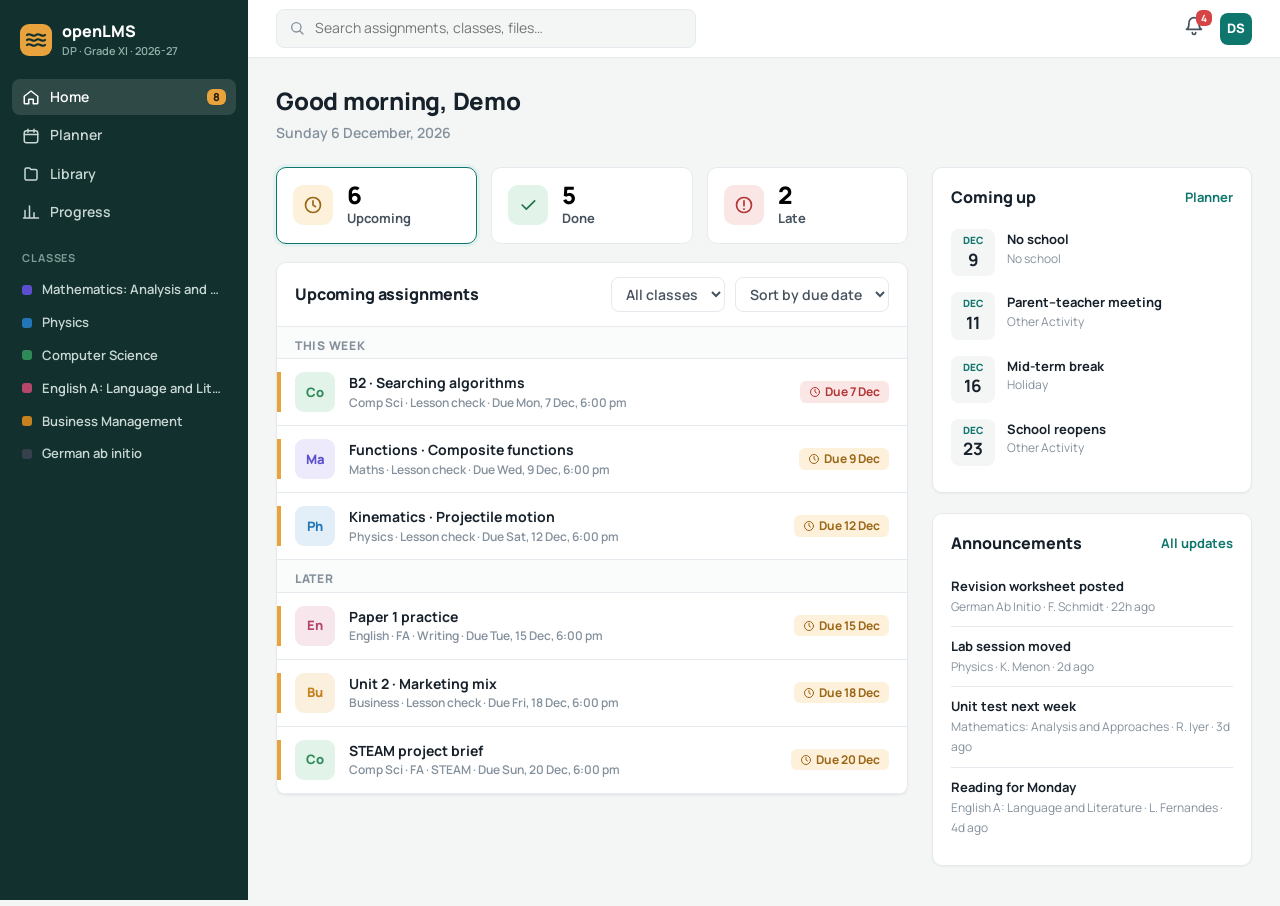
==== web/index.html @ 0534cfa4 "feat: add read-only student web app and LMS data exporter - web/: static Home (Upcoming/Done/Late), " ====
<!doctype html>
<!-- SPDX-License-Identifier: GPL-3.0-or-later -->
<html lang="en"><head><meta charset="utf-8"><meta name="viewport" content="width=device-width,initial-scale=1">
<title>Home · openLMS</title>
<link rel="icon" href="assets/favicon.svg" type="image/svg+xml">
<link rel="stylesheet" href="assets/app.css">
<style>
  main { padding: 26px 28px 40px; display: grid; grid-template-columns: minmax(0, 1fr) 320px; gap: 24px; max-width: 1320px; }
  .head { grid-column: 1 / -1; display: flex; align-items: flex-end; justify-content: space-between; gap: 16px; flex-wrap: wrap; }
  .head h1 { font-size: 24px; font-weight: 800; }
  .head p { margin: 4px 0 0; color: var(--muted); font-weight: 600; }
  .stats { display: grid; grid-template-columns: repeat(3, 1fr); gap: 14px; margin-bottom: 18px; }
  .stat { text-align: left; border: 1px solid var(--line); background: var(--surface); border-radius: var(--radius); padding: 14px 16px; display: flex; align-items: center; gap: 14px; transition: border-color .15s, box-shadow .15s; }
  .stat .ic { width: 40px; height: 40px; border-radius: 10px; display: grid; place-items: center; flex: none; }
  .stat b { display: block; font-size: 24px; font-weight: 800; line-height: 1.1; }
  .stat span { font-size: 13px; font-weight: 700; color: var(--ink-2); }
  .stat.on { border-color: var(--brand); box-shadow: 0 0 0 3px var(--brand-soft); }
  .stat[data-tab=late].on { border-color: var(--late); box-shadow: 0 0 0 3px var(--late-soft); }
  .toolbar { display: flex; align-items: center; gap: 10px; padding: 14px 18px; border-bottom: 1px solid var(--line); flex-wrap: wrap; }
  .toolbar h2 { font-size: 16px; font-weight: 800; margin-right: auto; }
  select { font: inherit; font-weight: 600; border: 1px solid var(--line); border-radius: 8px; padding: 6px 10px; background: #fff; color: var(--ink-2); }
  .group { padding: 10px 18px 4px; font-size: 12px; font-weight: 800; text-transform: uppercase; letter-spacing: .06em; color: var(--muted); background: #FAFBFB; border-bottom: 1px solid var(--line); }
  .row { display: grid; grid-template-columns: 4px 40px minmax(0, 1fr) auto; gap: 14px; align-items: center; padding: 13px 18px 13px 0; border-bottom: 1px solid var(--line); }
  .row .edge { align-self: stretch; }
  .row .chip { width: 40px; height: 40px; border-radius: 9px; display: grid; place-items: center; font-weight: 800; font-size: 13px; }
  .row b { display: block; white-space: nowrap; overflow: hidden; text-overflow: ellipsis; }
  .row .meta { font-size: 12px; color: var(--muted); font-weight: 600; }
  .row .right { display: flex; gap: 6px; align-items: center; justify-content: flex-end; flex-wrap: wrap; }
  .empty { padding: 48px 18px; text-align: center; color: var(--muted); font-weight: 600; }
  aside { display: flex; flex-direction: column; gap: 20px; }
  .box { padding: 18px; }
  .event { display: flex; gap: 12px; padding: 8px 0; }
  .date { width: 44px; flex: none; text-align: center; border-radius: 8px; background: var(--canvas); padding: 4px 0; }
  .date small { display: block; font-size: 10px; font-weight: 800; color: var(--brand); text-transform: uppercase; }
  .date b { font-size: 17px; }
  .ann { padding: 10px 0; border-top: 1px solid var(--line); }
  .ann:first-of-type { border-top: 0; }
  .ann b { display: block; font-size: 13px; }
  .ann span { font-size: 12px; color: var(--muted); }
  @media (max-width: 1060px) { main { grid-template-columns: 1fr; padding: 16px; } }
  @media (max-width: 560px) { .stats { gap: 8px; } .stat { flex-direction: column; align-items: flex-start; gap: 6px; padding: 10px 12px; } .stat .ic { width: 28px; height: 28px; } .stat .ic svg { width: 16px; height: 16px; } .stat b { font-size: 20px; } .row { grid-template-columns: 4px 36px minmax(0, 1fr); } .row .right { grid-column: 3; justify-content: flex-start; } }
</style></head>
<body>
<div class="with-side">
  <main>
    <div class="head"><div><h1 id="hello"></h1><p id="today"></p></div></div>
    <section>
      <div class="stats" id="stats"></div>
      <div class="card">
        <div class="toolbar"><h2 id="listTitle">Assignments</h2>
          <select id="cls"><option value="all">All classes</option></select>
          <select id="sort"><option value="due">Sort by due date</option><option value="class">Sort by class</option></select></div>
        <div id="list"></div>
      </div>
    </section>
    <aside>
      <div class="card box"><div class="section-title">Coming up <a href="planner.html">Planner</a></div><div id="events"></div></div>
      <div class="card box"><div class="section-title">Announcements <a href="progress.html">All updates</a></div><div id="anns"></div></div>
    </aside>
  </main>
</div>
<script src="data.js"></script>
<script>window.LMS || document.write('<script src="assets/data.example.js"><\/script>')</script>
<script src="assets/app.js"></script>
<script>
mountChrome('home');
const A = assignments();
const hour = TODAY.getHours();
document.getElementById('hello').textContent = `${hour < 12 ? 'Good morning' : hour < 17 ? 'Good afternoon' : 'Good evening'}, ${D.student.split(' ')[0]}`;
document.getElementById('today').textContent = fmtDate(TODAY, { weekday: 'long', day: 'numeric', month: 'long', year: 'numeric' });

const TABS = {
  upcoming: { label: 'Upcoming', icon: 'clock', bg: 'var(--accent-soft)', fg: '#9A6514', edge: 'var(--accent)' },
  done: { label: 'Done', icon: 'check', bg: 'var(--done-soft)', fg: '#23714A', edge: 'var(--done)' },
  late: { label: 'Late', icon: 'alert', bg: 'var(--late-soft)', fg: '#B23434', edge: 'var(--late)' },
};
let tab = (() => { try { return localStorage.getItem('home.tab') || 'upcoming'; } catch { return 'upcoming'; } })();
let cls = 'all', sort = 'due';

const used = [...new Map(A.map(a => [subj(a.subject).key, subj(a.subject)])).values()];
document.getElementById('cls').insertAdjacentHTML('beforeend', used.map(s => `<option value="${s.key}">${esc(s.short)}</option>`).join(''));

function weekBucket(d) {
  if (!d) return 'No deadline';
  const n = daysUntil(d);
  if (n <= 0) return 'Today';
  if (n <= 7) return 'This week';
  return 'Later';
}
function render() {
  document.getElementById('stats').innerHTML = Object.entries(TABS).map(([k, t]) => `
    <button class="stat ${tab === k ? 'on' : ''}" data-tab="${k}"><span class="ic" style="background:${t.bg};color:${t.fg}">${icon(t.icon)}</span>
    <div><b>${A.filter(a => a.state === k).length}</b><span>${t.label}</span></div></button>`).join('');
  let list = A.filter(a => a.state === tab && (cls === 'all' || subj(a.subject).key === cls));
  const t = TABS[tab];
  document.getElementById('listTitle').textContent = `${t.label} assignments`;
  // Upcoming: soonest first. Done: most recent submission first. Late: most recently missed first.
  const when = a => new Date(tab === 'done' ? a.submitted || a.due || a.assigned : a.due || a.assigned).getTime();
  list.sort((a, b) => sort === 'class' ? subj(a.subject).short.localeCompare(subj(b.subject).short) || when(a) - when(b)
    : tab === 'upcoming' ? (when(a) || Infinity) - (when(b) || Infinity) : when(b) - when(a));
  const groupOf = a => sort === 'class' ? subj(a.subject).short
    : tab === 'upcoming' ? weekBucket(a.due)
    : fmtDate(tab === 'done' ? a.submitted : a.due, { month: 'long', year: 'numeric' });
  let html = '', last = null;
  for (const a of list) {
    const g = groupOf(a), s = subj(a.subject);
    if (g !== last) { html += `<div class="group">${esc(g)}</div>`; last = g; }
    const detail = tab === 'done' ? `Turned in ${fmtDate(a.submitted || a.assigned)}` : a.due ? `Due ${fmtDate(a.due, { weekday: 'short', day: 'numeric', month: 'short' })}, ${fmtTime(a.due)}` : `Set ${fmtDate(a.assigned)}`;
    html += `<a class="row" href="class.html?c=${s.key}"><span class="edge" style="background:${t.edge}"></span>
      <span class="chip" style="background:${s.c2};color:${s.c1}">${esc(s.short.slice(0, 2))}</span>
      <div style="min-width:0"><b>${esc(a.title)}</b><div class="meta">${esc(s.short)} · ${esc(a.kind)} · ${detail}</div></div>
      <div class="right">${statusPill(a)}</div></a>`;
  }
  document.getElementById('list').innerHTML = html || `<div class="empty">${tab === 'late' ? 'Nothing late. Nice work.' : tab === 'upcoming' ? 'No upcoming assignments.' : 'Nothing turned in yet.'}</div>`;
}
render();
document.getElementById('stats').onclick = e => {
  const b = e.target.closest('[data-tab]'); if (!b) return;
  tab = b.dataset.tab; try { localStorage.setItem('home.tab', tab); } catch {}
  render();
};
document.getElementById('cls').onchange = e => { cls = e.target.value; render(); };
document.getElementById('sort').onchange = e => { sort = e.target.value; render(); };
document.getElementById('q').oninput = e => {
  const q = e.target.value.toLowerCase();
  document.querySelectorAll('#list .row').forEach(r => r.style.display = r.textContent.toLowerCase().includes(q) ? '' : 'none');
};

const iso = d => d.toLocaleDateString('en-CA');
document.getElementById('events').innerHTML = D.calendar.filter(e => e.date >= iso(TODAY)).slice(0, 5).map(e => `
  <div class="event"><div class="date"><small>${fmtDate(e.date, { month: 'short' })}</small><b>${new Date(e.date).getDate()}</b></div>
  <div><b style="font-size:13px">${esc(e.label)}</b><div class="muted" style="font-size:12px">${e.type === 'no_school' ? 'No school' : titleCase((e.type || '').replace('_', ' '))}</div></div></div>`).join('') || '<span class="muted">Nothing scheduled</span>';
document.getElementById('anns').innerHTML = D.announcements.slice(0, 4).map(a => `
  <div class="ann"><b>${esc(a.title)}</b><span>${esc(titleCase(a.subject))} · ${esc(a.by)} · ${ago(a.at)}</span></div>`).join('');
</script>
</body></html>
---- web/assets/app.css ----
/* SPDX-License-Identifier: GPL-3.0-or-later */
@import url('https://fonts.googleapis.com/css2?family=Manrope:wght@400;500;600;700;800&display=swap');

:root {
  --brand: #0F766E;
  --brand-ink: #0B5A54;
  --brand-soft: #E3F2EF;
  --accent: #E8A33D;
  --accent-soft: #FDF1DC;
  --late: #D64545;
  --late-soft: #FBE6E6;
  --done: #2E8B57;
  --done-soft: #E2F3E9;
  --info: #3B6FD8;
  --info-soft: #E5EDFB;
  --ink: #17212B;
  --ink-2: #46525E;
  --muted: #84909C;
  --line: #E6EAEE;
  --surface: #FFFFFF;
  --canvas: #F4F6F5;
  --radius: 10px;
  --shadow: 0 1px 2px rgba(23,33,43,.05);
  --side: 248px;
}
* { box-sizing: border-box; }
html, body { margin: 0; }
body {
  font-family: 'Manrope', system-ui, sans-serif;
  color: var(--ink);
  background: var(--canvas);
  font-size: 14px;
  line-height: 1.45;
  -webkit-font-smoothing: antialiased;
}
a { color: inherit; text-decoration: none; }
button { font: inherit; cursor: pointer; }
h1, h2, h3, h4 { margin: 0; letter-spacing: -0.01em; }
.muted { color: var(--muted); }
.card { background: var(--surface); border-radius: var(--radius); box-shadow: var(--shadow); border: 1px solid var(--line); }
.pill { display: inline-flex; align-items: center; gap: 4px; padding: 2px 9px; border-radius: 6px; font-size: 12px; font-weight: 700; white-space: nowrap; }
.pill.red { background: var(--late-soft); color: #B23434; }
.pill.green { background: var(--done-soft); color: #23714A; }
.pill.amber { background: var(--accent-soft); color: #9A6514; }
.pill.cyan { background: var(--brand-soft); color: var(--brand-ink); }
.pill.violet { background: var(--info-soft); color: #2D58B3; }
.pill.grey { background: var(--canvas); color: var(--ink-2); border: 1px solid var(--line); }
.btn { border: 0; border-radius: 8px; padding: 8px 14px; font-weight: 700; background: var(--brand); color: #fff; }
.btn.ghost { background: transparent; color: var(--ink-2); border: 1px solid var(--line); }
.avatar { width: 32px; height: 32px; border-radius: 8px; display: grid; place-items: center; font-weight: 800; font-size: 13px; color: #fff; background: var(--brand); flex: none; }

/* Sidebar: main nav + class list */
.side { position: fixed; inset: 0 auto 0 0; width: var(--side); background: #12302D; color: #C9D8D5; display: flex; flex-direction: column; padding: 18px 12px; gap: 2px; z-index: 5; overflow-y: auto; }
.brand { display: flex; align-items: center; gap: 10px; padding: 2px 8px 18px; color: #fff; font-weight: 800; font-size: 16px; }
.brand small { display: block; font-size: 11px; font-weight: 600; color: #8FB0AA; }
.side .nav { display: flex; align-items: center; gap: 10px; padding: 8px 10px; border-radius: 8px; font-weight: 600; }
.side .nav svg { width: 18px; height: 18px; flex: none; }
.side .nav:hover { background: rgba(255,255,255,.06); color: #fff; }
.side .nav.on { background: rgba(255,255,255,.12); color: #fff; }
.side .nav .count { margin-left: auto; font-size: 11px; font-weight: 800; background: var(--accent); color: #2A1C05; border-radius: 6px; padding: 0 6px; }
.side h5 { margin: 18px 10px 6px; font-size: 11px; text-transform: uppercase; letter-spacing: .08em; color: #7E9C97; }
.side .cls { display: flex; align-items: center; gap: 10px; padding: 6px 10px; border-radius: 8px; font-weight: 600; font-size: 13px; }
.side .cls i { width: 10px; height: 10px; border-radius: 3px; flex: none; }
.side .cls span { overflow: hidden; text-overflow: ellipsis; white-space: nowrap; }
.side .cls:hover { background: rgba(255,255,255,.06); color: #fff; }
.side .cls.on { background: rgba(255,255,255,.12); color: #fff; }
.with-side { margin-left: var(--side); }

.topbar { height: 58px; background: var(--surface); border-bottom: 1px solid var(--line); display: flex; align-items: center; padding: 0 28px; gap: 16px; position: sticky; top: 0; z-index: 4; }
.topbar .search { flex: 1; max-width: 420px; display: flex; align-items: center; gap: 8px; background: var(--canvas); border: 1px solid var(--line); border-radius: 8px; padding: 7px 12px; color: var(--muted); }
.topbar .search input { border: 0; background: transparent; outline: none; font: inherit; flex: 1; color: var(--ink); }
.bell { position: relative; color: var(--ink-2); }
.bell b { position: absolute; top: -6px; right: -8px; background: var(--late); color: #fff; font-size: 10px; border-radius: 6px; padding: 1px 5px; }
.menu-btn { display: none; border: 0; background: none; color: var(--ink); }

.section-title { font-size: 16px; font-weight: 800; display: flex; align-items: center; justify-content: space-between; margin-bottom: 12px; }
.section-title a { font-size: 13px; color: var(--brand); font-weight: 700; }

@media (max-width: 860px) {
  .side { transform: translateX(-100%); transition: transform .2s; }
  body.menu-open .side { transform: none; box-shadow: 0 0 40px rgba(0,0,0,.3); }
  .with-side { margin-left: 0; }
  .topbar { padding: 0 16px; }
  .menu-btn { display: block; }
}
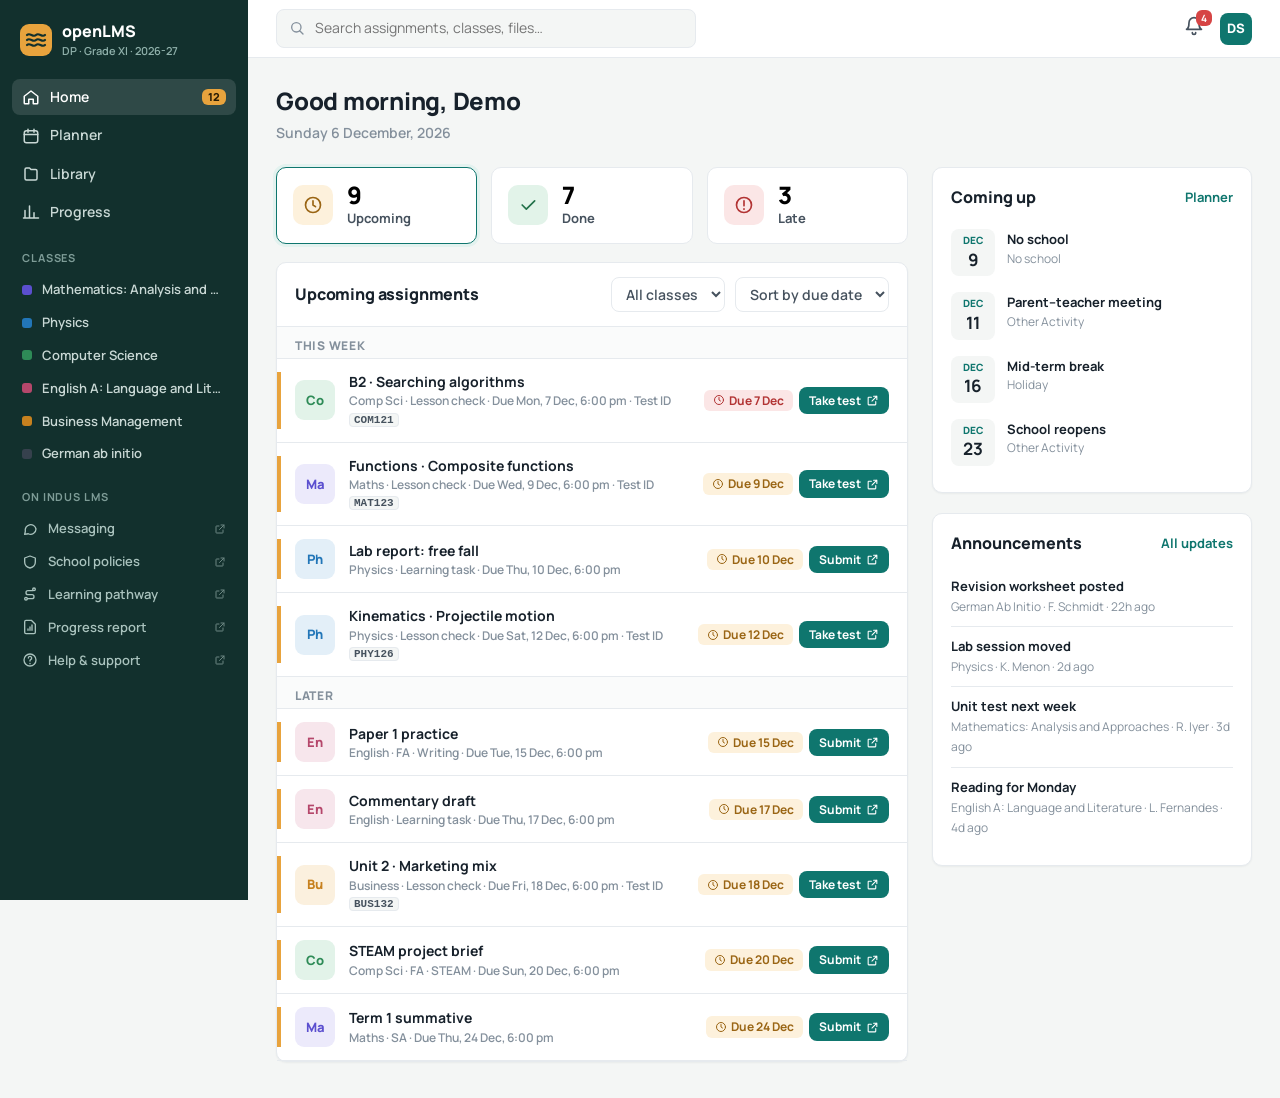
==== commit 7306acd9: "feat: link actions to Indus LMS, add SA tests, learning tasks and demo mode - assignments now includ" ====
--- a/web/index.html
+++ b/web/index.html
@@ -25,6 +25,7 @@
   .row .chip { width: 40px; height: 40px; border-radius: 9px; display: grid; place-items: center; font-weight: 800; font-size: 13px; }
   .row b { display: block; white-space: nowrap; overflow: hidden; text-overflow: ellipsis; }
   .row .meta { font-size: 12px; color: var(--muted); font-weight: 600; }
+  .row code { font-family: ui-monospace, SFMono-Regular, Menlo, monospace; font-size: 11px; background: var(--canvas); border: 1px solid var(--line); border-radius: 4px; padding: 0 4px; color: var(--ink-2); }
   .row .right { display: flex; gap: 6px; align-items: center; justify-content: flex-end; flex-wrap: wrap; }
   .empty { padding: 48px 18px; text-align: center; color: var(--muted); font-weight: 600; }
   aside { display: flex; flex-direction: column; gap: 20px; }
@@ -106,10 +107,10 @@
     const g = groupOf(a), s = subj(a.subject);
     if (g !== last) { html += `<div class="group">${esc(g)}</div>`; last = g; }
     const detail = tab === 'done' ? `Turned in ${fmtDate(a.submitted || a.assigned)}` : a.due ? `Due ${fmtDate(a.due, { weekday: 'short', day: 'numeric', month: 'short' })}, ${fmtTime(a.due)}` : `Set ${fmtDate(a.assigned)}`;
-    html += `<a class="row" href="class.html?c=${s.key}"><span class="edge" style="background:${t.edge}"></span>
-      <span class="chip" style="background:${s.c2};color:${s.c1}">${esc(s.short.slice(0, 2))}</span>
-      <div style="min-width:0"><b>${esc(a.title)}</b><div class="meta">${esc(s.short)} · ${esc(a.kind)} · ${detail}</div></div>
-      <div class="right">${statusPill(a)}</div></a>`;
+    html += `<div class="row"><span class="edge" style="background:${t.edge}"></span>
+      <a class="chip" href="class.html?c=${s.key}" title="Open ${esc(s.short)}" style="background:${s.c2};color:${s.c1}">${esc(s.short.slice(0, 2))}</a>
+      <div style="min-width:0"><b>${esc(a.title)}</b><div class="meta">${esc(s.short)} · ${esc(a.kind)} · ${detail}${a.testId ? ` · Test ID <code>${esc(a.testId)}</code>` : ''}</div></div>
+      <div class="right">${statusPill(a)}${actionFor(a)}</div></div>`;
   }
   document.getElementById('list').innerHTML = html || `<div class="empty">${tab === 'late' ? 'Nothing late. Nice work.' : tab === 'upcoming' ? 'No upcoming assignments.' : 'Nothing turned in yet.'}</div>`;
 }
--- a/web/assets/app.css
+++ b/web/assets/app.css
@@ -64,6 +64,11 @@
 .side .cls span { overflow: hidden; text-overflow: ellipsis; white-space: nowrap; }
 .side .cls:hover { background: rgba(255,255,255,.06); color: #fff; }
 .side .cls.on { background: rgba(255,255,255,.12); color: #fff; }
+.side .lmslink { color: #A9C2BD; }
+.side .lmslink svg:last-child { margin-left: auto; opacity: .6; flex: none; }
+.ext { display: inline-flex; align-items: center; gap: 5px; font-size: 12px; padding: 5px 10px; white-space: nowrap; }
+.btn.ghost.ext { background: #fff; }
+.side .signout { margin-top: auto; border: 0; background: none; color: inherit; font: inherit; font-weight: 600; text-align: left; }
 .with-side { margin-left: var(--side); }
 
 .topbar { height: 58px; background: var(--surface); border-bottom: 1px solid var(--line); display: flex; align-items: center; padding: 0 28px; gap: 16px; position: sticky; top: 0; z-index: 4; }
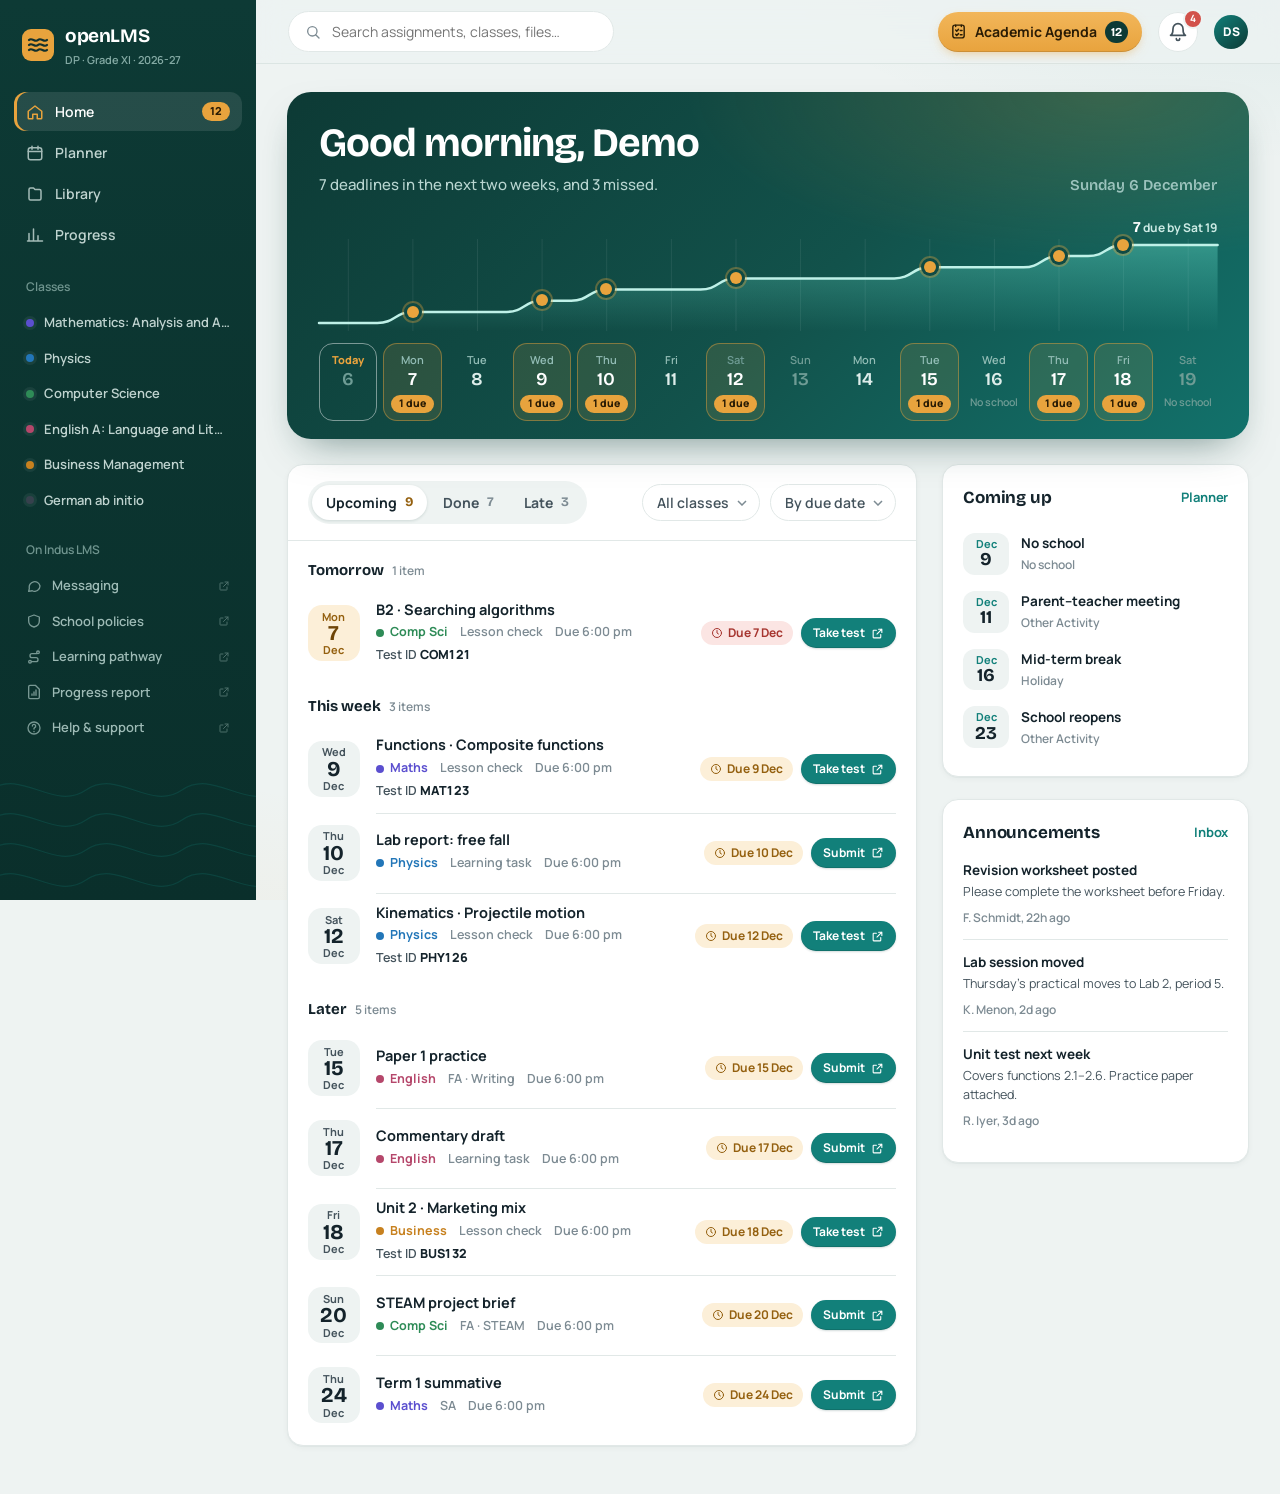
==== commit 1cc22410: "wip: local UI changes before syncing upstream main Co-Authored-By: Claude Opus 5.5 <noreply@anthropi" ====
--- a/web/index.html
+++ b/web/index.html
@@ -5,58 +5,146 @@
 <link rel="icon" href="assets/favicon.svg" type="image/svg+xml">
 <link rel="stylesheet" href="assets/app.css">
 <style>
-  main { padding: 26px 28px 40px; display: grid; grid-template-columns: minmax(0, 1fr) 320px; gap: 24px; max-width: 1320px; }
-  .head { grid-column: 1 / -1; display: flex; align-items: flex-end; justify-content: space-between; gap: 16px; flex-wrap: wrap; }
-  .head h1 { font-size: 24px; font-weight: 800; }
-  .head p { margin: 4px 0 0; color: var(--muted); font-weight: 600; }
-  .stats { display: grid; grid-template-columns: repeat(3, 1fr); gap: 14px; margin-bottom: 18px; }
-  .stat { text-align: left; border: 1px solid var(--line); background: var(--surface); border-radius: var(--radius); padding: 14px 16px; display: flex; align-items: center; gap: 14px; transition: border-color .15s, box-shadow .15s; }
-  .stat .ic { width: 40px; height: 40px; border-radius: 10px; display: grid; place-items: center; flex: none; }
-  .stat b { display: block; font-size: 24px; font-weight: 800; line-height: 1.1; }
-  .stat span { font-size: 13px; font-weight: 700; color: var(--ink-2); }
-  .stat.on { border-color: var(--brand); box-shadow: 0 0 0 3px var(--brand-soft); }
-  .stat[data-tab=late].on { border-color: var(--late); box-shadow: 0 0 0 3px var(--late-soft); }
-  .toolbar { display: flex; align-items: center; gap: 10px; padding: 14px 18px; border-bottom: 1px solid var(--line); flex-wrap: wrap; }
-  .toolbar h2 { font-size: 16px; font-weight: 800; margin-right: auto; }
-  select { font: inherit; font-weight: 600; border: 1px solid var(--line); border-radius: 8px; padding: 6px 10px; background: #fff; color: var(--ink-2); }
-  .group { padding: 10px 18px 4px; font-size: 12px; font-weight: 800; text-transform: uppercase; letter-spacing: .06em; color: var(--muted); background: #FAFBFB; border-bottom: 1px solid var(--line); }
-  .row { display: grid; grid-template-columns: 4px 40px minmax(0, 1fr) auto; gap: 14px; align-items: center; padding: 13px 18px 13px 0; border-bottom: 1px solid var(--line); }
-  .row .edge { align-self: stretch; }
-  .row .chip { width: 40px; height: 40px; border-radius: 9px; display: grid; place-items: center; font-weight: 800; font-size: 13px; }
-  .row b { display: block; white-space: nowrap; overflow: hidden; text-overflow: ellipsis; }
-  .row .meta { font-size: 12px; color: var(--muted); font-weight: 600; }
-  .row code { font-family: ui-monospace, SFMono-Regular, Menlo, monospace; font-size: 11px; background: var(--canvas); border: 1px solid var(--line); border-radius: 4px; padding: 0 4px; color: var(--ink-2); }
-  .row .right { display: flex; gap: 6px; align-items: center; justify-content: flex-end; flex-wrap: wrap; }
-  .empty { padding: 48px 18px; text-align: center; color: var(--muted); font-weight: 600; }
-  aside { display: flex; flex-direction: column; gap: 20px; }
-  .box { padding: 18px; }
-  .event { display: flex; gap: 12px; padding: 8px 0; }
-  .date { width: 44px; flex: none; text-align: center; border-radius: 8px; background: var(--canvas); padding: 4px 0; }
-  .date small { display: block; font-size: 10px; font-weight: 800; color: var(--brand); text-transform: uppercase; }
-  .date b { font-size: 17px; }
-  .ann { padding: 10px 0; border-top: 1px solid var(--line); }
-  .ann:first-of-type { border-top: 0; }
-  .ann b { display: block; font-size: 13px; }
-  .ann span { font-size: 12px; color: var(--muted); }
-  @media (max-width: 1060px) { main { grid-template-columns: 1fr; padding: 16px; } }
-  @media (max-width: 560px) { .stats { gap: 8px; } .stat { flex-direction: column; align-items: flex-start; gap: 6px; padding: 10px 12px; } .stat .ic { width: 28px; height: 28px; } .stat .ic svg { width: 16px; height: 16px; } .stat b { font-size: 20px; } .row { grid-template-columns: 4px 36px minmax(0, 1fr); } .row .right { grid-column: 3; justify-content: flex-start; } }
+  main { padding: clamp(18px, 2.2vw, 40px) clamp(18px, 2.4vw, 44px) 48px; display: grid; grid-template-columns: minmax(0, 1fr) clamp(300px, 24vw, 440px); gap: clamp(20px, 2vw, 36px); }
+
+  /* The river: next 14 days */
+  .river { grid-column: 1 / -1; position: relative; overflow: hidden; border-radius: 24px; color: #E6F2EF; padding: 28px 32px 18px;
+    background: radial-gradient(600px 240px at 85% 0%, rgba(232,163,61,.18), transparent 70%), linear-gradient(135deg, #0D3A35 0%, #12524B 55%, #12807A 120%);
+    box-shadow: 0 18px 40px -18px rgba(13,58,53,.55); }
+  .river-head { display: flex; align-items: flex-end; justify-content: space-between; gap: 24px; flex-wrap: wrap; }
+  .river h1 { font-size: clamp(28px, 3.4vw, 40px); font-weight: 700; color: #fff; letter-spacing: -0.025em; }
+  .river .summary { margin: 8px 0 0; font-size: 15px; color: #B9D6D1; font-weight: 500; max-width: 60ch; }
+  .river .date-now { font-family: var(--display); font-size: 15px; font-weight: 600; color: #9CC3BD; text-align: right; }
+  .river-actions { display: flex; flex-direction: column; align-items: flex-end; gap: 10px; }
+  .chart { position: relative; margin-top: 22px; }
+  .plot { position: relative; height: 112px; }
+  .plot svg { position: absolute; inset: 0; width: 100%; height: 100%; overflow: visible; }
+  .plot .area { fill: url(#riverFill); }
+  .plot .line { fill: none; stroke: #BFF1E8; stroke-width: 2.5; stroke-linejoin: round; stroke-linecap: round; vector-effect: non-scaling-stroke; }
+  .plot .guide { stroke: rgba(255,255,255,.08); stroke-width: 1; vector-effect: non-scaling-stroke; }
+  .plot .grow { transform-origin: bottom; animation: rise .9s cubic-bezier(.2,.8,.2,1) .1s both; }
+  @keyframes rise { from { transform: scaleY(0); opacity: 0; } }
+  .pt { position: absolute; width: 12px; height: 12px; margin: -6px 0 0 -6px; border-radius: 50%; background: var(--accent); box-shadow: 0 0 0 3px #0F4A44, 0 0 0 5px rgba(232,163,61,.35); pointer-events: none; transition: transform .15s; }
+  .pt.sel { transform: scale(1.35); }
+  .pt.today { background: #fff; box-shadow: 0 0 0 3px #0F4A44, 0 0 0 5px rgba(255,255,255,.35); }
+  .total { position: absolute; right: 0; transform: translate(0, -130%); font-size: 12px; font-weight: 700; color: #CDEBE5; white-space: nowrap; }
+  .total b { font-family: var(--display); font-size: 15px; color: #fff; }
+  .days { display: grid; grid-template-columns: repeat(var(--n, 14), minmax(0, 1fr)); gap: 6px; margin-top: 12px; }
+  .day { position: relative; border: 1px solid transparent; background: none; color: #93BDB6; padding: 8px 0 7px; border-radius: 14px; display: flex; flex-direction: column; align-items: center; gap: 2px; font: inherit; min-height: 74px; cursor: default; }
+  .day small { font-size: 11px; font-weight: 600; }
+  .day b { font-family: var(--display); font-size: 18px; font-weight: 600; color: #DDEDEA; line-height: 1.1; }
+  .day .due { margin-top: 3px; font-size: 10.5px; font-weight: 800; padding: 1px 8px; border-radius: 999px; background: var(--accent); color: #2A1C05; }
+  .day .off { margin-top: 3px; font-size: 10.5px; font-weight: 600; color: #6F9C95; }
+  .day.weekend b, .day.weekend small { color: #6F9C95; }
+  .day.today { border-color: rgba(255,255,255,.45); }
+  .day.today small { color: var(--accent); font-weight: 800; }
+  .day.has { cursor: pointer; background: rgba(232,163,61,.13); border-color: rgba(232,163,61,.45); }
+  .day.has b { color: #fff; }
+  .day.has:hover { background: rgba(232,163,61,.22); }
+  .day.sel { background: var(--accent); border-color: var(--accent); }
+  .day.sel b, .day.sel small { color: #2A1C05; }
+  .day.sel .due { background: #2A1C05; color: var(--accent); }
+
+  /* Assignments */
+  .work { overflow: hidden; }
+  .toolbar { display: flex; align-items: center; gap: 10px; padding: 16px 20px; border-bottom: 1px solid var(--line); flex-wrap: wrap; }
+  .seg { display: inline-flex; padding: 4px; background: var(--canvas); border-radius: 999px; gap: 2px; margin-right: auto; }
+  .seg button { border: 0; background: none; border-radius: 999px; padding: 7px 14px; font-weight: 700; color: var(--ink-2); display: inline-flex; gap: 8px; align-items: center; }
+  .seg button span { font-family: var(--display); font-size: 13px; color: var(--muted); font-weight: 700; }
+  .seg button.on { background: var(--surface); color: var(--ink); box-shadow: 0 1px 3px rgba(13,58,53,.14); }
+  .seg button.on[data-tab=late] span { color: var(--late); }
+  .seg button.on[data-tab=upcoming] span { color: var(--accent-ink); }
+  .seg button.on[data-tab=done] span { color: var(--done); }
+  select { font: inherit; font-weight: 600; border: 1px solid var(--line); border-radius: 999px; padding: 7px 30px 7px 14px; background: var(--surface) url("data:image/svg+xml,%3Csvg xmlns='http://www.w3.org/2000/svg' width='10' height='6'%3E%3Cpath d='M1 1l4 4 4-4' fill='none' stroke='%237D8B93' stroke-width='1.5'/%3E%3C/svg%3E") right 12px center no-repeat; color: var(--ink-2); appearance: none; }
+  .filter-chip { display: none; align-items: center; gap: 8px; margin: 12px 20px 0; padding: 6px 8px 6px 14px; border-radius: 999px; background: var(--brand-soft); color: var(--brand-ink); font-weight: 700; font-size: 13px; width: fit-content; }
+  .filter-chip.show { display: inline-flex; }
+  .filter-chip button { border: 0; background: var(--surface); color: var(--brand-ink); border-radius: 999px; padding: 2px 10px; font-weight: 700; font-size: 12px; }
+  .group { display: flex; align-items: baseline; gap: 8px; padding: 18px 20px 8px; font-family: var(--display); font-size: 15px; font-weight: 700; color: var(--ink); }
+  .group span { font-family: 'Manrope', sans-serif; font-size: 12px; color: var(--muted); font-weight: 600; }
+  .row { position: relative; display: grid; grid-template-columns: 52px minmax(0, 1fr) auto; gap: 16px; align-items: center; margin: 0 10px; padding: 12px 10px; border-radius: 14px; transition: background .12s; }
+  .row:hover { background: #F4F8F7; }
+  .row + .row::before { content: ''; position: absolute; top: 0; left: 78px; right: 10px; height: 1px; background: var(--line); }
+  .row:hover::before, .row:hover + .row::before { opacity: 0; }
+  .tile { width: 52px; height: 56px; border-radius: 14px; display: flex; flex-direction: column; align-items: center; justify-content: center; background: var(--canvas); color: var(--ink-2); line-height: 1.05; }
+  .tile small { font-size: 11px; font-weight: 700; }
+  .tile b { font-family: var(--display); font-size: 21px; font-weight: 700; color: var(--ink); }
+  .tile.soon { background: var(--accent-soft); color: var(--accent-ink); }
+  .tile.soon b { color: #6E4508; }
+  .tile.late { background: var(--late-soft); color: var(--late-ink); }
+  .tile.late b { color: var(--late-ink); }
+  .tile.done { background: var(--done-soft); color: var(--done-ink); }
+  .tile.done b { color: var(--done-ink); }
+  .tile.none b { font-size: 15px; }
+  .row h3 { font-family: 'Manrope', sans-serif; font-size: 14.5px; font-weight: 700; letter-spacing: 0; white-space: nowrap; overflow: hidden; text-overflow: ellipsis; }
+  .facts { display: flex; flex-wrap: wrap; align-items: center; gap: 4px 12px; margin-top: 5px; font-size: 12.5px; color: var(--muted); font-weight: 600; }
+  .subject { display: inline-flex; align-items: center; gap: 6px; font-weight: 700; }
+  .subject i { width: 8px; height: 8px; border-radius: 50%; }
+  .subject:hover { text-decoration: underline; text-underline-offset: 3px; }
+  .testid { color: var(--ink-2); }
+  .testid strong { font-weight: 800; letter-spacing: .02em; color: var(--ink); }
+  .row .right { display: flex; gap: 8px; align-items: center; justify-content: flex-end; flex-wrap: wrap; }
+  .empty { padding: 56px 20px; text-align: center; color: var(--muted); font-weight: 600; }
+  .empty b { display: block; font-family: var(--display); font-size: 18px; color: var(--ink); margin-bottom: 4px; }
+  .work-foot { height: 10px; }
+
+  /* Side column */
+  aside { display: flex; flex-direction: column; gap: 22px; }
+  .box { padding: 20px; }
+  .event { display: flex; gap: 12px; padding: 8px 0; align-items: center; }
+  .date { width: 46px; flex: none; text-align: center; border-radius: 12px; background: var(--canvas); padding: 5px 0; line-height: 1.1; }
+  .date small { display: block; font-size: 11px; font-weight: 700; color: var(--brand); }
+  .date b { font-family: var(--display); font-size: 18px; font-weight: 700; }
+  .event strong { display: block; font-size: 13.5px; }
+  .event span { font-size: 12px; color: var(--muted); font-weight: 600; }
+  .ann { display: block; padding: 12px 0; border-top: 1px solid var(--line); }
+  .ann:first-of-type { border-top: 0; padding-top: 0; }
+  .ann strong { display: block; font-size: 13.5px; }
+  .ann p { margin: 3px 0 4px; font-size: 12.5px; color: var(--ink-2); display: -webkit-box; -webkit-line-clamp: 2; -webkit-box-orient: vertical; overflow: hidden; overflow-wrap: anywhere; }
+  .ann span { font-size: 12px; color: var(--muted); font-weight: 600; }
+
+  @media (max-width: 1100px) { main { grid-template-columns: 1fr; padding: 18px; } }
+  @media (max-width: 640px) {
+    .river { padding: 22px 18px 14px; border-radius: 20px; }
+    .river .date-now { display: none; }
+    .plot { height: 90px; }
+    .days { gap: 4px; }
+    .day { min-height: 66px; border-radius: 12px; }
+    .river-actions { align-items: flex-start; }
+    .day .due { padding: 1px 7px; } .day .due .w, .day .off { display: none; }
+    .seg { margin-right: 0; width: 100%; }
+    .seg button { flex: 1; justify-content: center; padding: 7px 8px; }
+    .row { grid-template-columns: 46px minmax(0, 1fr); }
+    .tile { width: 46px; height: 50px; }
+    .row .right { grid-column: 2; justify-content: flex-start; }
+  }
+  @media (prefers-reduced-motion: reduce) { .plot .grow { animation: none; } }
 </style></head>
 <body>
 <div class="with-side">
   <main>
-    <div class="head"><div><h1 id="hello"></h1><p id="today"></p></div></div>
-    <section>
-      <div class="stats" id="stats"></div>
-      <div class="card">
-        <div class="toolbar"><h2 id="listTitle">Assignments</h2>
-          <select id="cls"><option value="all">All classes</option></select>
-          <select id="sort"><option value="due">Sort by due date</option><option value="class">Sort by class</option></select></div>
-        <div id="list"></div>
+    <section class="river" aria-labelledby="hello">
+      <div class="river-head">
+        <div><h1 id="hello"></h1><p class="summary" id="summary"></p></div>
+        <div class="date-now" id="today"></div>
       </div>
+      <div class="chart" id="chart">
+        <div class="plot" id="plot" aria-hidden="true"></div>
+        <div class="days" id="days" role="group" aria-label="Upcoming deadlines by day"></div>
+      </div>
+    </section>
+    <section class="card work" aria-label="Assignments">
+      <div class="toolbar">
+        <div class="seg" id="tabs" role="tablist"></div>
+        <select id="cls" aria-label="Filter by class"><option value="all">All classes</option></select>
+        <select id="sort" aria-label="Sort"><option value="due">By due date</option><option value="class">By class</option></select>
+      </div>
+      <div class="filter-chip" id="day-chip"><span id="day-chip-label"></span><button id="day-clear">Show all</button></div>
+      <div id="list"></div>
+      <div class="work-foot"></div>
     </section>
     <aside>
       <div class="card box"><div class="section-title">Coming up <a href="planner.html">Planner</a></div><div id="events"></div></div>
-      <div class="card box"><div class="section-title">Announcements <a href="progress.html">All updates</a></div><div id="anns"></div></div>
+      <div class="card box"><div class="section-title">Announcements <a href="#" onclick="toggleInbox(true); return false">Inbox</a></div><div id="anns"></div></div>
     </aside>
   </main>
 </div>
@@ -66,60 +154,150 @@
 <script>
 mountChrome('home');
 const A = assignments();
+const DAY = 86400000;
+const startOf = d => { const x = new Date(d); x.setHours(0, 0, 0, 0); return x; };
+const today0 = startOf(TODAY);
+const dayIndex = d => Math.round((startOf(d) - today0) / DAY);
+const iso = d => new Date(d).toLocaleDateString('en-CA');
+
 const hour = TODAY.getHours();
 document.getElementById('hello').textContent = `${hour < 12 ? 'Good morning' : hour < 17 ? 'Good afternoon' : 'Good evening'}, ${D.student.split(' ')[0]}`;
-document.getElementById('today').textContent = fmtDate(TODAY, { weekday: 'long', day: 'numeric', month: 'long', year: 'numeric' });
-
-const TABS = {
-  upcoming: { label: 'Upcoming', icon: 'clock', bg: 'var(--accent-soft)', fg: '#9A6514', edge: 'var(--accent)' },
-  done: { label: 'Done', icon: 'check', bg: 'var(--done-soft)', fg: '#23714A', edge: 'var(--done)' },
-  late: { label: 'Late', icon: 'alert', bg: 'var(--late-soft)', fg: '#B23434', edge: 'var(--late)' },
-};
+document.getElementById('today').textContent = fmtDate(TODAY, { weekday: 'long', day: 'numeric', month: 'long' });
+
+const count = st => A.filter(a => a.state === st).length;
+const upcoming14 = A.filter(a => a.state === 'upcoming' && a.due && dayIndex(a.due) >= 0 && dayIndex(a.due) < 14);
+const plural = (n, w) => `${n} ${w}${n === 1 ? '' : 's'}`;
+document.getElementById('summary').textContent =
+  (upcoming14.length ? `${plural(upcoming14.length, 'deadline')} in the next two weeks` : 'Nothing due in the next two weeks')
+  + (count('late') ? `, and ${count('late')} missed.` : '.');
+
+/* River: running total of work due over the coming days */
+let dayFilter = null;
+const narrow = matchMedia('(max-width: 640px)');
+const span = () => narrow.matches ? 7 : 14;
+const offDays = new Set();
+D.calendar.filter(e => /no_school|holiday/.test(e.type || '')).forEach(e => {
+  for (let d = new Date(e.date); iso(d) <= (e.end || e.date); d.setDate(d.getDate() + 1)) offDays.add(iso(d));
+});
+function addDays(i) { const d = new Date(today0); d.setDate(d.getDate() + i); return d; }
+function dueByDay(n) {
+  const days = Array.from({ length: n }, () => []);
+  upcoming14.forEach(a => { const i = dayIndex(a.due); if (i < n) days[i].push(a); });
+  return days;
+}
+function renderDays() {
+  const n = span(), byDay = dueByDay(n), el = document.getElementById('days');
+  el.style.setProperty('--n', n);
+  el.innerHTML = byDay.map((list, i) => {
+    const d = addDays(i), off = offDays.has(iso(d));
+    const cls = ['day', [0, 6].includes(d.getDay()) && 'weekend', i === 0 && 'today', list.length && 'has', dayFilter === i && 'sel'].filter(Boolean).join(' ');
+    const label = `${fmtDate(d, { weekday: 'long', day: 'numeric', month: 'long' })}${list.length ? `: ${list.map(a => a.title).join(', ')}` : ''}${off ? ', no school' : ''}`;
+    return `<button class="${cls}" data-day="${i}" title="${esc(label)}" aria-label="${esc(label)}" ${list.length ? `aria-pressed="${dayFilter === i}"` : 'tabindex="-1"'}>
+      <small>${i === 0 ? 'Today' : fmtDate(d, { weekday: 'short' })}</small><b>${d.getDate()}</b>
+      ${list.length ? `<span class="due">${list.length}<span class="w"> due</span></span>` : off ? '<span class="off">No school</span>' : ''}</button>`;
+  }).join('');
+}
+function renderPlot() {
+  const plot = document.getElementById('plot'), cells = [...document.querySelectorAll('#days .day')];
+  if (!cells.length) return;
+  const box = plot.getBoundingClientRect(), W = box.width, H = box.height, top = 26, bottom = 8;
+  const xs = cells.map(c => { const r = c.getBoundingClientRect(); return r.left + r.width / 2 - box.left; });
+  const per = dueByDay(cells.length).map(l => l.length);
+  const cum = per.map((_, i) => per.slice(0, i + 1).reduce((a, b) => a + b, 0));
+  const max = Math.max(cum.at(-1), 1);
+  const y = c => top + (1 - c / max) * (H - top - bottom);
+  const k = Math.min(36, (xs[1] - xs[0] || 40) * .55);
+  let line = `M0,${y(cum[0]).toFixed(1)} L${xs[0].toFixed(1)},${y(cum[0]).toFixed(1)}`;
+  for (let i = 1; i < xs.length; i++) {
+    const y0 = y(cum[i - 1]), y1 = y(cum[i]), x = xs[i];
+    line += cum[i] === cum[i - 1] ? ` L${x.toFixed(1)},${y1.toFixed(1)}`
+      : ` L${(x - k).toFixed(1)},${y0.toFixed(1)} C${(x - k / 2).toFixed(1)},${y0.toFixed(1)} ${(x - k / 2).toFixed(1)},${y1.toFixed(1)} ${x.toFixed(1)},${y1.toFixed(1)}`;
+  }
+  line += ` L${W.toFixed(1)},${y(cum.at(-1)).toFixed(1)}`;
+  const guides = xs.map(x => `<line class="guide" x1="${x.toFixed(1)}" x2="${x.toFixed(1)}" y1="${top - 6}" y2="${H}"/>`).join('');
+  plot.innerHTML = `<svg viewBox="0 0 ${W} ${H}" preserveAspectRatio="none">
+      <defs><linearGradient id="riverFill" x1="0" y1="0" x2="0" y2="1"><stop offset="0" stop-color="#5FD4C2" stop-opacity=".42"/><stop offset="1" stop-color="#5FD4C2" stop-opacity="0"/></linearGradient></defs>
+      ${guides}<g class="grow"><path class="area" d="${line} L${W},${H} L0,${H} Z"/><path class="line" d="${line}"/></g></svg>
+    ${per.map((n, i) => n ? `<span class="pt ${i === 0 ? 'today' : ''} ${dayFilter === i ? 'sel' : ''}" style="left:${xs[i]}px;top:${y(cum[i])}px"></span>` : '').join('')}
+    <span class="total" style="top:${y(cum.at(-1))}px"><b>${cum.at(-1)}</b> due by ${fmtDate(addDays(cells.length - 1), { weekday: 'short', day: 'numeric' })}</span>`;
+}
+function renderRiver() { renderDays(); renderPlot(); }
+function pickDay(i) {
+  if (!upcoming14.some(a => dayIndex(a.due) === i)) return;
+  dayFilter = dayFilter === i ? null : i;
+  if (dayFilter !== null) tab = 'upcoming';
+  renderRiver(); render();
+  if (dayFilter !== null) document.getElementById('list').scrollIntoView({ behavior: 'smooth', block: 'nearest' });
+}
+document.getElementById('days').addEventListener('click', e => {
+  const t = e.target.closest('[data-day]'); if (t) pickDay(+t.dataset.day);
+});
+new ResizeObserver(() => renderPlot()).observe(document.getElementById('chart'));
+narrow.addEventListener('change', () => { if (dayFilter !== null && dayFilter >= span()) dayFilter = null; renderRiver(); render(); });
+
+/* Assignments */
+const TABS = { upcoming: 'Upcoming', done: 'Done', late: 'Late' };
 let tab = (() => { try { return localStorage.getItem('home.tab') || 'upcoming'; } catch { return 'upcoming'; } })();
 let cls = 'all', sort = 'due';
-
 const used = [...new Map(A.map(a => [subj(a.subject).key, subj(a.subject)])).values()];
 document.getElementById('cls').insertAdjacentHTML('beforeend', used.map(s => `<option value="${s.key}">${esc(s.short)}</option>`).join(''));
 
 function weekBucket(d) {
   if (!d) return 'No deadline';
-  const n = daysUntil(d);
+  const n = dayIndex(d);
   if (n <= 0) return 'Today';
+  if (n === 1) return 'Tomorrow';
   if (n <= 7) return 'This week';
   return 'Later';
 }
+function tile(a) {
+  const d = tab === 'done' ? a.submitted || a.due : a.due;
+  if (!d) return `<div class="tile none"><b>—</b><small>No date</small></div>`;
+  const tone = a.state === 'late' ? 'late' : a.state === 'done' ? 'done' : dayIndex(d) <= 2 ? 'soon' : '';
+  return `<div class="tile ${tone}"><small>${fmtDate(d, { weekday: 'short' })}</small><b>${new Date(d).getDate()}</b><small>${fmtDate(d, { month: 'short' })}</small></div>`;
+}
 function render() {
-  document.getElementById('stats').innerHTML = Object.entries(TABS).map(([k, t]) => `
-    <button class="stat ${tab === k ? 'on' : ''}" data-tab="${k}"><span class="ic" style="background:${t.bg};color:${t.fg}">${icon(t.icon)}</span>
-    <div><b>${A.filter(a => a.state === k).length}</b><span>${t.label}</span></div></button>`).join('');
+  document.getElementById('tabs').innerHTML = Object.entries(TABS).map(([k, l]) =>
+    `<button role="tab" data-tab="${k}" aria-selected="${tab === k}" class="${tab === k ? 'on' : ''}">${l} <span>${count(k)}</span></button>`).join('');
   let list = A.filter(a => a.state === tab && (cls === 'all' || subj(a.subject).key === cls));
-  const t = TABS[tab];
-  document.getElementById('listTitle').textContent = `${t.label} assignments`;
-  // Upcoming: soonest first. Done: most recent submission first. Late: most recently missed first.
+  if (dayFilter !== null && tab === 'upcoming') list = list.filter(a => a.due && dayIndex(a.due) === dayFilter);
+  const chip = document.getElementById('day-chip');
+  chip.classList.toggle('show', dayFilter !== null && tab === 'upcoming');
+  if (dayFilter !== null) document.getElementById('day-chip-label').textContent = `Due ${fmtDate(addDays(dayFilter), { weekday: 'long', day: 'numeric', month: 'long' })}`;
+
   const when = a => new Date(tab === 'done' ? a.submitted || a.due || a.assigned : a.due || a.assigned).getTime();
   list.sort((a, b) => sort === 'class' ? subj(a.subject).short.localeCompare(subj(b.subject).short) || when(a) - when(b)
     : tab === 'upcoming' ? (when(a) || Infinity) - (when(b) || Infinity) : when(b) - when(a));
   const groupOf = a => sort === 'class' ? subj(a.subject).short
     : tab === 'upcoming' ? weekBucket(a.due)
-    : fmtDate(tab === 'done' ? a.submitted : a.due, { month: 'long', year: 'numeric' });
-  let html = '', last = null;
+    : fmtDate(tab === 'done' ? a.submitted || a.due : a.due, { month: 'long', year: 'numeric' });
+  const groups = [];
   for (const a of list) {
-    const g = groupOf(a), s = subj(a.subject);
-    if (g !== last) { html += `<div class="group">${esc(g)}</div>`; last = g; }
-    const detail = tab === 'done' ? `Turned in ${fmtDate(a.submitted || a.assigned)}` : a.due ? `Due ${fmtDate(a.due, { weekday: 'short', day: 'numeric', month: 'short' })}, ${fmtTime(a.due)}` : `Set ${fmtDate(a.assigned)}`;
-    html += `<div class="row"><span class="edge" style="background:${t.edge}"></span>
-      <a class="chip" href="class.html?c=${s.key}" title="Open ${esc(s.short)}" style="background:${s.c2};color:${s.c1}">${esc(s.short.slice(0, 2))}</a>
-      <div style="min-width:0"><b>${esc(a.title)}</b><div class="meta">${esc(s.short)} · ${esc(a.kind)} · ${detail}${a.testId ? ` · Test ID <code>${esc(a.testId)}</code>` : ''}</div></div>
-      <div class="right">${statusPill(a)}${actionFor(a)}</div></div>`;
+    const g = groupOf(a);
+    if (!groups.length || groups.at(-1).name !== g) groups.push({ name: g, items: [] });
+    groups.at(-1).items.push(a);
   }
-  document.getElementById('list').innerHTML = html || `<div class="empty">${tab === 'late' ? 'Nothing late. Nice work.' : tab === 'upcoming' ? 'No upcoming assignments.' : 'Nothing turned in yet.'}</div>`;
-}
+  document.getElementById('list').innerHTML = groups.map(g => `
+    <div class="group">${esc(g.name)} <span>${plural(g.items.length, 'item')}</span></div>
+    ${g.items.map(a => {
+      const s = subj(a.subject);
+      const when = tab === 'done' ? `Turned in ${fmtDate(a.submitted || a.assigned)}` : a.due ? `${a.state === 'late' ? 'Was due' : 'Due'} ${fmtTime(a.due)}` : `Set ${fmtDate(a.assigned)}`;
+      return `<div class="row">${tile(a)}
+        <div style="min-width:0"><h3 title="${esc(a.title)}">${esc(a.title)}</h3>
+          <div class="facts"><a class="subject" href="class.html?c=${s.key}" style="color:${s.c1}"><i style="background:${s.c1}"></i>${esc(s.short)}</a>
+          <span>${esc(a.kind)}</span><span>${when}</span>${a.testId ? `<span class="testid">Test ID <strong>${esc(a.testId)}</strong></span>` : ''}</div></div>
+        <div class="right">${statusPill(a)}${actionFor(a)}</div></div>`;
+    }).join('')}`).join('')
+    || `<div class="empty"><b>${tab === 'late' ? 'Nothing late' : tab === 'upcoming' ? 'All clear' : 'Nothing turned in yet'}</b>${tab === 'late' ? 'Every deadline so far is covered.' : tab === 'upcoming' ? 'No upcoming deadlines right now.' : 'Work you hand in will show up here.'}</div>`;
+}
+renderRiver();
 render();
-document.getElementById('stats').onclick = e => {
+document.getElementById('tabs').onclick = e => {
   const b = e.target.closest('[data-tab]'); if (!b) return;
   tab = b.dataset.tab; try { localStorage.setItem('home.tab', tab); } catch {}
   render();
 };
+document.getElementById('day-clear').onclick = () => { dayFilter = null; renderRiver(); render(); };
 document.getElementById('cls').onchange = e => { cls = e.target.value; render(); };
 document.getElementById('sort').onchange = e => { sort = e.target.value; render(); };
 document.getElementById('q').oninput = e => {
@@ -127,11 +305,10 @@
   document.querySelectorAll('#list .row').forEach(r => r.style.display = r.textContent.toLowerCase().includes(q) ? '' : 'none');
 };
 
-const iso = d => d.toLocaleDateString('en-CA');
 document.getElementById('events').innerHTML = D.calendar.filter(e => e.date >= iso(TODAY)).slice(0, 5).map(e => `
   <div class="event"><div class="date"><small>${fmtDate(e.date, { month: 'short' })}</small><b>${new Date(e.date).getDate()}</b></div>
-  <div><b style="font-size:13px">${esc(e.label)}</b><div class="muted" style="font-size:12px">${e.type === 'no_school' ? 'No school' : titleCase((e.type || '').replace('_', ' '))}</div></div></div>`).join('') || '<span class="muted">Nothing scheduled</span>';
-document.getElementById('anns').innerHTML = D.announcements.slice(0, 4).map(a => `
-  <div class="ann"><b>${esc(a.title)}</b><span>${esc(titleCase(a.subject))} · ${esc(a.by)} · ${ago(a.at)}</span></div>`).join('');
+  <div><strong>${esc(e.label)}</strong><span>${e.type === 'no_school' ? 'No school' : titleCase((e.type || '').replace('_', ' '))}</span></div></div>`).join('') || '<span class="muted">Nothing scheduled</span>';
+document.getElementById('anns').innerHTML = D.announcements.slice(0, 3).map(a => `
+  <a class="ann" href="${lmsUrl('/announcement')}" target="_blank" rel="noopener"><strong>${esc(a.title)}</strong>${a.message ? `<p>${esc(a.message)}</p>` : ''}<span>${esc(a.by)}, ${ago(a.at)}</span></a>`).join('') || '<span class="muted">No announcements</span>';
 </script>
 </body></html>
--- a/web/assets/app.css
+++ b/web/assets/app.css
@@ -1,90 +1,183 @@
 /* SPDX-License-Identifier: GPL-3.0-or-later */
-@import url('https://fonts.googleapis.com/css2?family=Manrope:wght@400;500;600;700;800&display=swap');
+@import url('https://fonts.googleapis.com/css2?family=Bricolage+Grotesque:opsz,wght@12..96,500;12..96,600;12..96,700;12..96,800&family=Manrope:wght@400;500;600;700;800&display=swap');
 
 :root {
-  --brand: #0F766E;
-  --brand-ink: #0B5A54;
-  --brand-soft: #E3F2EF;
+  /* Indus river palette */
+  --river: #0D3A35;
+  --river-2: #124B44;
+  --brand: #12807A;
+  --brand-ink: #0B5F59;
+  --brand-soft: #DDF0EC;
   --accent: #E8A33D;
-  --accent-soft: #FDF1DC;
-  --late: #D64545;
-  --late-soft: #FBE6E6;
-  --done: #2E8B57;
-  --done-soft: #E2F3E9;
+  --accent-ink: #94600F;
+  --accent-soft: #FCEFD8;
+  --late: #D2524B;
+  --late-ink: #A6352F;
+  --late-soft: #FBE5E3;
+  --done: #2F8A5B;
+  --done-ink: #21704A;
+  --done-soft: #E0F2E8;
   --info: #3B6FD8;
   --info-soft: #E5EDFB;
-  --ink: #17212B;
-  --ink-2: #46525E;
-  --muted: #84909C;
-  --line: #E6EAEE;
+  --ink: #14232B;
+  --ink-2: #44535C;
+  --muted: #7D8B93;
+  --line: #E1E8E7;
+  --line-2: #D3DEDC;
   --surface: #FFFFFF;
-  --canvas: #F4F6F5;
-  --radius: 10px;
-  --shadow: 0 1px 2px rgba(23,33,43,.05);
-  --side: 248px;
+  --canvas: #EEF3F2;
+  --display: 'Bricolage Grotesque', 'Manrope', system-ui, sans-serif;
+  --radius: 16px;
+  --radius-sm: 10px;
+  --shadow: 0 1px 1px rgba(13,58,53,.04), 0 2px 6px rgba(13,58,53,.04);
+  --shadow-lift: 0 2px 4px rgba(13,58,53,.05), 0 12px 32px -8px rgba(13,58,53,.16);
+  --side: 256px;
 }
 * { box-sizing: border-box; }
 html, body { margin: 0; }
 body {
   font-family: 'Manrope', system-ui, sans-serif;
   color: var(--ink);
-  background: var(--canvas);
+  background:
+    radial-gradient(900px 420px at 100% -10%, rgba(18,128,122,.09), transparent 60%),
+    radial-gradient(700px 360px at 10% 110%, rgba(232,163,61,.07), transparent 60%),
+    var(--canvas);
+  background-attachment: fixed;
   font-size: 14px;
-  line-height: 1.45;
+  line-height: 1.5;
   -webkit-font-smoothing: antialiased;
 }
 a { color: inherit; text-decoration: none; }
 button { font: inherit; cursor: pointer; }
-h1, h2, h3, h4 { margin: 0; letter-spacing: -0.01em; }
+h1, h2, h3, h4 { margin: 0; font-family: var(--display); font-weight: 700; letter-spacing: -0.015em; line-height: 1.15; }
+:focus-visible { outline: 2px solid var(--brand); outline-offset: 2px; border-radius: 6px; }
 .muted { color: var(--muted); }
 .card { background: var(--surface); border-radius: var(--radius); box-shadow: var(--shadow); border: 1px solid var(--line); }
-.pill { display: inline-flex; align-items: center; gap: 4px; padding: 2px 9px; border-radius: 6px; font-size: 12px; font-weight: 700; white-space: nowrap; }
-.pill.red { background: var(--late-soft); color: #B23434; }
-.pill.green { background: var(--done-soft); color: #23714A; }
-.pill.amber { background: var(--accent-soft); color: #9A6514; }
+
+.pill { display: inline-flex; align-items: center; gap: 5px; padding: 3px 10px; border-radius: 999px; font-size: 12px; font-weight: 700; white-space: nowrap; }
+.pill.red { background: var(--late-soft); color: var(--late-ink); }
+.pill.green { background: var(--done-soft); color: var(--done-ink); }
+.pill.amber { background: var(--accent-soft); color: var(--accent-ink); }
 .pill.cyan { background: var(--brand-soft); color: var(--brand-ink); }
 .pill.violet { background: var(--info-soft); color: #2D58B3; }
 .pill.grey { background: var(--canvas); color: var(--ink-2); border: 1px solid var(--line); }
-.btn { border: 0; border-radius: 8px; padding: 8px 14px; font-weight: 700; background: var(--brand); color: #fff; }
-.btn.ghost { background: transparent; color: var(--ink-2); border: 1px solid var(--line); }
-.avatar { width: 32px; height: 32px; border-radius: 8px; display: grid; place-items: center; font-weight: 800; font-size: 13px; color: #fff; background: var(--brand); flex: none; }
 
-/* Sidebar: main nav + class list */
-.side { position: fixed; inset: 0 auto 0 0; width: var(--side); background: #12302D; color: #C9D8D5; display: flex; flex-direction: column; padding: 18px 12px; gap: 2px; z-index: 5; overflow-y: auto; }
-.brand { display: flex; align-items: center; gap: 10px; padding: 2px 8px 18px; color: #fff; font-weight: 800; font-size: 16px; }
-.brand small { display: block; font-size: 11px; font-weight: 600; color: #8FB0AA; }
-.side .nav { display: flex; align-items: center; gap: 10px; padding: 8px 10px; border-radius: 8px; font-weight: 600; }
-.side .nav svg { width: 18px; height: 18px; flex: none; }
+.btn { border: 0; border-radius: 999px; padding: 8px 16px; font-weight: 700; background: var(--brand); color: #fff; box-shadow: inset 0 -1px 0 rgba(0,0,0,.12), 0 1px 2px rgba(13,58,53,.18); transition: background .15s, transform .1s; }
+.btn:hover { background: var(--brand-ink); }
+.btn:active { transform: translateY(1px); }
+.btn.ghost { background: var(--surface); color: var(--ink-2); border: 1px solid var(--line-2); box-shadow: none; }
+.btn.ghost:hover { border-color: var(--brand); color: var(--brand-ink); background: var(--surface); }
+.ext { display: inline-flex; align-items: center; gap: 6px; font-size: 12px; padding: 6px 12px; white-space: nowrap; }
+.avatar { width: 34px; height: 34px; border-radius: 50%; display: grid; place-items: center; font-weight: 800; font-size: 12px; color: #fff; background: linear-gradient(140deg, var(--brand), var(--river)); flex: none; }
+
+/* Sidebar */
+.side { position: fixed; inset: 0 auto 0 0; width: var(--side); color: #BFD3CF; display: flex; flex-direction: column; padding: 20px 14px 16px; gap: 2px; z-index: 5; overflow-y: auto;
+  background: linear-gradient(180deg, var(--river) 0%, #0A2F2B 100%); }
+.side::after { content: ''; position: fixed; left: 0; bottom: 0; width: var(--side); height: 180px; pointer-events: none; opacity: .5;
+  background: url("data:image/svg+xml,%3Csvg xmlns='http://www.w3.org/2000/svg' width='256' height='180' viewBox='0 0 256 180'%3E%3Cg fill='none' stroke='%2318A097' stroke-opacity='.35' stroke-width='1.2'%3E%3Cpath d='M-10 70c32-22 64 22 96 0s64 22 96 0 64 22 96 0'/%3E%3Cpath d='M-10 100c32-22 64 22 96 0s64 22 96 0 64 22 96 0'/%3E%3Cpath d='M-10 130c32-22 64 22 96 0s64 22 96 0 64 22 96 0'/%3E%3Cpath d='M-10 160c32-22 64 22 96 0s64 22 96 0 64 22 96 0'/%3E%3C/g%3E%3C/svg%3E") bottom / 100% auto no-repeat; }
+.side > * { position: relative; z-index: 1; }
+.brand { display: flex; align-items: center; gap: 11px; padding: 2px 8px 22px; color: #fff; font-family: var(--display); font-weight: 700; font-size: 19px; letter-spacing: -0.02em; }
+.brand small { display: block; font-family: 'Manrope', sans-serif; font-size: 11px; font-weight: 600; color: #84AAA4; letter-spacing: 0; margin-top: 1px; }
+.side .nav { display: flex; align-items: center; gap: 11px; padding: 9px 12px; border-radius: 12px; font-weight: 600; color: #BFD3CF; transition: background .15s, color .15s; }
+.side .nav svg { width: 18px; height: 18px; flex: none; opacity: .85; }
 .side .nav:hover { background: rgba(255,255,255,.06); color: #fff; }
-.side .nav.on { background: rgba(255,255,255,.12); color: #fff; }
-.side .nav .count { margin-left: auto; font-size: 11px; font-weight: 800; background: var(--accent); color: #2A1C05; border-radius: 6px; padding: 0 6px; }
-.side h5 { margin: 18px 10px 6px; font-size: 11px; text-transform: uppercase; letter-spacing: .08em; color: #7E9C97; }
-.side .cls { display: flex; align-items: center; gap: 10px; padding: 6px 10px; border-radius: 8px; font-weight: 600; font-size: 13px; }
-.side .cls i { width: 10px; height: 10px; border-radius: 3px; flex: none; }
+.side .nav.on { background: rgba(255,255,255,.1); color: #fff; box-shadow: inset 3px 0 0 var(--accent); }
+.side .nav.on svg { opacity: 1; color: var(--accent); }
+.side .nav .count { margin-left: auto; font-size: 11px; font-weight: 800; background: var(--accent); color: #2A1C05; border-radius: 999px; padding: 1px 8px; }
+.side h5 { margin: 22px 12px 8px; font-size: 12px; font-weight: 600; color: #6F948E; }
+.side .cls { display: flex; align-items: center; gap: 10px; padding: 7px 12px; border-radius: 10px; font-weight: 600; font-size: 13px; transition: background .15s, color .15s; }
+.side .cls i { width: 8px; height: 8px; border-radius: 50%; flex: none; box-shadow: 0 0 0 3px rgba(255,255,255,.06); }
 .side .cls span { overflow: hidden; text-overflow: ellipsis; white-space: nowrap; }
 .side .cls:hover { background: rgba(255,255,255,.06); color: #fff; }
-.side .cls.on { background: rgba(255,255,255,.12); color: #fff; }
-.side .lmslink { color: #A9C2BD; }
-.side .lmslink svg:last-child { margin-left: auto; opacity: .6; flex: none; }
-.ext { display: inline-flex; align-items: center; gap: 5px; font-size: 12px; padding: 5px 10px; white-space: nowrap; }
-.btn.ghost.ext { background: #fff; }
-.side .signout { margin-top: auto; border: 0; background: none; color: inherit; font: inherit; font-weight: 600; text-align: left; }
-.with-side { margin-left: var(--side); }
+.side .cls.on { background: rgba(255,255,255,.1); color: #fff; }
+.side .lmslink { color: #9DBAB5; }
+.side .lmslink svg:first-child { opacity: .75; }
+.side .lmslink svg:last-child { margin-left: auto; opacity: .45; flex: none; }
+.side .signout { margin-top: auto; border: 0; background: none; color: #9DBAB5; font: inherit; font-weight: 600; text-align: left; }
+.with-side { margin-left: var(--side); min-height: 100vh; }
 
-.topbar { height: 58px; background: var(--surface); border-bottom: 1px solid var(--line); display: flex; align-items: center; padding: 0 28px; gap: 16px; position: sticky; top: 0; z-index: 4; }
-.topbar .search { flex: 1; max-width: 420px; display: flex; align-items: center; gap: 8px; background: var(--canvas); border: 1px solid var(--line); border-radius: 8px; padding: 7px 12px; color: var(--muted); }
-.topbar .search input { border: 0; background: transparent; outline: none; font: inherit; flex: 1; color: var(--ink); }
-.bell { position: relative; color: var(--ink-2); }
-.bell b { position: absolute; top: -6px; right: -8px; background: var(--late); color: #fff; font-size: 10px; border-radius: 6px; padding: 1px 5px; }
+/* Top bar */
+.topbar { height: 64px; display: flex; align-items: center; padding: 0 32px; gap: 16px; position: sticky; top: 0; z-index: 4;
+  background: rgba(238,243,242,.78); backdrop-filter: saturate(1.4) blur(14px); -webkit-backdrop-filter: saturate(1.4) blur(14px); border-bottom: 1px solid rgba(211,222,220,.7); }
+.topbar .search { flex: 1; min-width: 0; max-width: 440px; display: flex; align-items: center; gap: 9px; background: var(--surface); border: 1px solid var(--line); border-radius: 999px; padding: 8px 16px; color: var(--muted); transition: border-color .15s, box-shadow .15s; }
+.topbar .search:focus-within { border-color: var(--brand); box-shadow: 0 0 0 4px rgba(18,128,122,.12); }
+.topbar .search input { border: 0; background: transparent; outline: none; font: inherit; flex: 1; min-width: 0; width: 100%; color: var(--ink); }
+.bell { position: relative; color: var(--ink-2); border: 1px solid var(--line); background: var(--surface); width: 40px; height: 40px; border-radius: 50%; display: grid; place-items: center; transition: border-color .15s, color .15s; }
+.bell:hover { border-color: var(--brand); color: var(--brand-ink); }
+.bell b { position: absolute; top: -4px; right: -6px; min-width: 20px; height: 20px; display: grid; place-items: center; background: var(--late); color: #fff; font-size: 10px; border-radius: 999px; padding: 0 5px; border: 2px solid var(--canvas); }
 .menu-btn { display: none; border: 0; background: none; color: var(--ink); }
+.agenda-btn { display: inline-flex; align-items: center; gap: 8px; height: 40px; padding: 0 14px 0 12px; border-radius: 999px; border: 0; font-weight: 700; color: #2A1C05;
+  background: linear-gradient(180deg, #F2B65A, var(--accent)); box-shadow: inset 0 -1px 0 rgba(0,0,0,.12), 0 4px 12px -4px rgba(232,163,61,.6); transition: transform .1s, box-shadow .15s; }
+.agenda-btn:hover { box-shadow: inset 0 -1px 0 rgba(0,0,0,.12), 0 6px 16px -4px rgba(232,163,61,.75); }
+.agenda-btn:active { transform: translateY(1px); }
+.agenda-btn b { font-family: var(--display); font-size: 12px; background: var(--river); color: #fff; border-radius: 999px; min-width: 22px; height: 22px; display: grid; place-items: center; padding: 0 6px; }
 
-.section-title { font-size: 16px; font-weight: 800; display: flex; align-items: center; justify-content: space-between; margin-bottom: 12px; }
-.section-title a { font-size: 13px; color: var(--brand); font-weight: 700; }
+.section-title { font-family: var(--display); font-size: 17px; font-weight: 700; letter-spacing: -0.01em; display: flex; align-items: center; justify-content: space-between; margin-bottom: 14px; }
+.section-title a { font-family: 'Manrope', sans-serif; font-size: 13px; color: var(--brand); font-weight: 700; }
+.section-title a:hover { color: var(--brand-ink); text-decoration: underline; text-underline-offset: 3px; }
 
+/* Inbox drawer */
+.inbox-shade { position: fixed; inset: 0; background: rgba(10,47,43,.32); backdrop-filter: blur(2px); opacity: 0; pointer-events: none; transition: opacity .2s; z-index: 20; }
+.inbox { position: fixed; top: 10px; right: 10px; bottom: 10px; width: 420px; max-width: calc(100% - 20px); background: var(--surface); border-radius: 20px; box-shadow: 0 24px 64px -12px rgba(10,47,43,.4); z-index: 21; display: flex; flex-direction: column; overflow: hidden; animation: slide-in .22s cubic-bezier(.2,.8,.2,1); }
+.inbox[hidden] { display: none; }
+body.inbox-open .inbox-shade, body.agenda-open .inbox-shade { opacity: 1; pointer-events: auto; }
+@keyframes slide-in { from { transform: translateX(32px); opacity: 0; } }
+.inbox header { display: flex; align-items: center; justify-content: space-between; padding: 22px 22px 14px; }
+.inbox header h2 { font-size: 22px; font-weight: 700; }
+.inbox .x { width: 34px; height: 34px; border-radius: 50%; border: 1px solid var(--line); background: var(--surface); font-size: 20px; line-height: 1; color: var(--ink-2); }
+.inbox .x:hover { border-color: var(--ink-2); }
+.inbox-tabs { display: flex; gap: 6px; padding: 0 22px 14px; border-bottom: 1px solid var(--line); overflow-x: auto; scrollbar-width: none; }
+.inbox-tabs button { border: 1px solid var(--line); background: var(--surface); border-radius: 999px; padding: 6px 12px; font-weight: 700; font-size: 12px; color: var(--ink-2); white-space: nowrap; display: inline-flex; gap: 6px; align-items: center; }
+.inbox-tabs button span { font-size: 11px; color: var(--muted); }
+.inbox-tabs button.on { background: var(--river); border-color: var(--river); color: #fff; }
+.inbox-tabs button.on span { color: var(--accent); }
+.inbox-list { flex: 1; overflow-y: auto; }
+.inbox-item { display: flex; gap: 12px; padding: 14px 22px; border-bottom: 1px solid var(--line); position: relative; transition: background .12s; }
+.inbox-item:hover { background: #F6F9F8; }
+.inbox-item.unread { background: linear-gradient(90deg, rgba(210,82,75,.06), transparent 60%); }
+.inbox-item.unread::before { content: ''; position: absolute; left: 9px; top: 26px; width: 6px; height: 6px; border-radius: 50%; background: var(--late); }
+.inbox-item > div { min-width: 0; flex: 1; }
+.inbox-item b { font-size: 13px; display: flex; gap: 6px; align-items: center; flex-wrap: wrap; }
+.inbox-item p { margin: 2px 0 4px; font-size: 12.5px; color: var(--ink-2); display: -webkit-box; -webkit-line-clamp: 2; -webkit-box-orient: vertical; overflow: hidden; overflow-wrap: anywhere; }
+.inbox-item small { font-size: 11px; color: var(--muted); font-weight: 700; }
+.inbox-ic { width: 34px; height: 34px; border-radius: 50%; display: grid; place-items: center; flex: none; }
+.inbox-ic.ann { background: var(--brand-soft); color: var(--brand-ink); }
+.inbox-ic.upd { background: var(--accent-soft); color: var(--accent-ink); }
+.inbox-empty { padding: 48px 24px; text-align: center; color: var(--muted); font-weight: 600; }
+/* Academic Agenda */
+.agenda header h2 { font-size: 22px; }
+.agenda-sub { margin: 2px 0 0; font-size: 13px; color: var(--muted); font-weight: 600; }
+.agenda-progress { height: 4px; margin: 0 22px 14px; background: var(--canvas); border-radius: 999px; overflow: hidden; }
+.agenda-progress span { display: block; height: 100%; width: 0; background: linear-gradient(90deg, var(--brand), #3FB8A6); border-radius: 999px; transition: width .3s; }
+.agenda-group { margin: 0; padding: 16px 22px 6px; font-size: 13px; font-weight: 700; color: var(--ink-2); }
+.agenda-group.late { color: var(--late-ink); }
+.agenda-item { display: grid; grid-template-columns: 24px minmax(0, 1fr) auto; gap: 12px; align-items: center; padding: 10px 22px; }
+.agenda-item:hover { background: #F6F9F8; }
+.agenda-item b { display: block; font-size: 13.5px; font-weight: 700; white-space: nowrap; overflow: hidden; text-overflow: ellipsis; }
+.agenda-item small { display: block; margin-top: 2px; font-size: 12px; color: var(--muted); font-weight: 600; }
+.agenda-item small span { font-weight: 800; }
+.agenda-item.ticked b { color: var(--muted); text-decoration: line-through; text-decoration-color: rgba(125,139,147,.6); }
+.agenda-item.ticked .ext { opacity: .55; }
+.tick { position: relative; width: 22px; height: 22px; cursor: pointer; }
+.tick input { position: absolute; inset: 0; opacity: 0; margin: 0; cursor: pointer; }
+.tick span { position: absolute; inset: 0; border-radius: 7px; border: 2px solid var(--line-2); background: #fff; transition: background .15s, border-color .15s; }
+.tick input:checked + span { background: var(--brand); border-color: var(--brand); }
+.tick input:checked + span::after { content: ''; position: absolute; left: 6px; top: 2px; width: 5px; height: 10px; border: solid #fff; border-width: 0 2px 2px 0; transform: rotate(45deg); }
+.tick input:focus-visible + span { outline: 2px solid var(--brand); outline-offset: 2px; }
+.agenda-note { margin: 0; font-size: 12px; color: var(--muted); font-weight: 600; }
+.inbox footer { display: flex; gap: 8px; padding: 14px 22px; border-top: 1px solid var(--line); flex-wrap: wrap; background: #F8FBFA; }
+
+@media (prefers-reduced-motion: reduce) {
+  *, *::before, *::after { animation-duration: .01ms !important; transition-duration: .01ms !important; }
+}
 @media (max-width: 860px) {
   .side { transform: translateX(-100%); transition: transform .2s; }
+  .side::after { display: none; }
   body.menu-open .side { transform: none; box-shadow: 0 0 40px rgba(0,0,0,.3); }
   .with-side { margin-left: 0; }
-  .topbar { padding: 0 16px; }
+  .topbar { padding: 0 14px; gap: 10px; }
   .menu-btn { display: block; }
+  .inbox { top: 0; right: 0; bottom: 0; max-width: 100%; border-radius: 0; }
+  .agenda-btn { padding: 0 10px; }
+  .agenda-btn span { display: none; }
 }
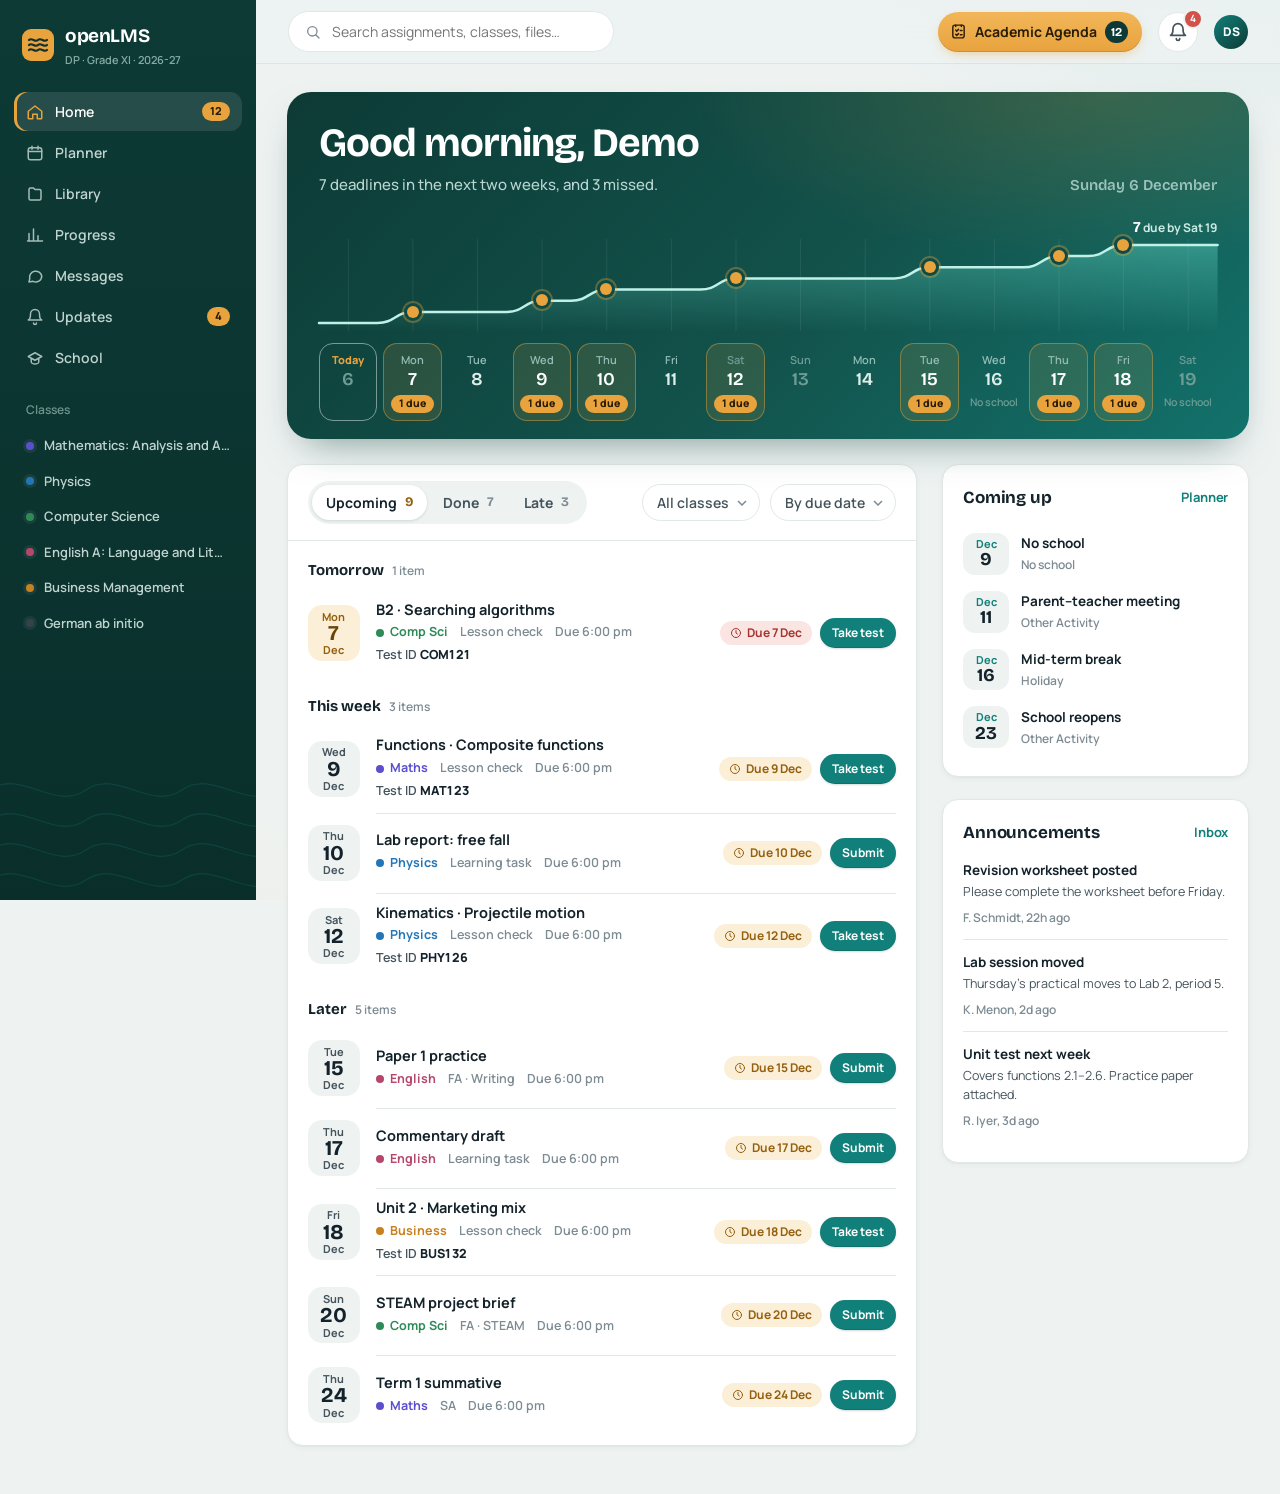
==== commit 0950fd76: "feat(web): tests, hand-ins, messages and updates in-app; instant reopen - test.html: EOL passcode, o" ====
--- a/web/index.html
+++ b/web/index.html
@@ -4,6 +4,9 @@
 <title>Home · openLMS</title>
 <link rel="icon" href="assets/favicon.svg" type="image/svg+xml">
 <link rel="stylesheet" href="assets/app.css">
+<link rel="preconnect" href="https://fonts.googleapis.com">
+<link rel="preconnect" href="https://fonts.gstatic.com" crossorigin>
+<link rel="stylesheet" href="https://fonts.googleapis.com/css2?family=Bricolage+Grotesque:opsz,wght@12..96,500;12..96,600;12..96,700;12..96,800&family=Manrope:wght@400;500;600;700;800&display=swap" media="print" onload="this.media='all'">
 <style>
   main { padding: clamp(18px, 2.2vw, 40px) clamp(18px, 2.4vw, 44px) 48px; display: grid; grid-template-columns: minmax(0, 1fr) clamp(300px, 24vw, 440px); gap: clamp(20px, 2vw, 36px); }
 
@@ -148,10 +151,12 @@
     </aside>
   </main>
 </div>
-<script src="data.js"></script>
-<script>window.LMS || document.write('<script src="assets/data.example.js"><\/script>')</script>
+<script src="assets/cache.js"></script>
+<script>__lmsBoot()</script>
+<script>window.LMS || (window.__lmsLoad && window.__lmsLoad()) || document.write('<script src="assets/data.example.js"><\/script>')</script>
 <script src="assets/app.js"></script>
 <script>
+page(() => {
 mountChrome('home');
 const A = assignments();
 const DAY = 86400000;
@@ -232,8 +237,10 @@
 document.getElementById('days').addEventListener('click', e => {
   const t = e.target.closest('[data-day]'); if (t) pickDay(+t.dataset.day);
 });
-new ResizeObserver(() => renderPlot()).observe(document.getElementById('chart'));
-narrow.addEventListener('change', () => { if (dayFilter !== null && dayFilter >= span()) dayFilter = null; renderRiver(); render(); });
+const ro = new ResizeObserver(() => renderPlot());
+ro.observe(document.getElementById('chart'));
+onTeardown(() => ro.disconnect());
+narrow.addEventListener('change', () => { if (dayFilter !== null && dayFilter >= span()) dayFilter = null; renderRiver(); render(); }, { signal: pageSignal() });
 
 /* Assignments */
 const TABS = { upcoming: 'Upcoming', done: 'Done', late: 'Late' };
@@ -283,7 +290,7 @@
       const s = subj(a.subject);
       const when = tab === 'done' ? `Turned in ${fmtDate(a.submitted || a.assigned)}` : a.due ? `${a.state === 'late' ? 'Was due' : 'Due'} ${fmtTime(a.due)}` : `Set ${fmtDate(a.assigned)}`;
       return `<div class="row">${tile(a)}
-        <div style="min-width:0"><h3 title="${esc(a.title)}">${esc(a.title)}</h3>
+        <div style="min-width:0"><h3 title="${esc(a.title)}">${IN_APP && a.id ? `<a class="rowlink" href="${detailHref(a)}">${esc(a.title)}</a>` : esc(a.title)}</h3>
           <div class="facts"><a class="subject" href="class.html?c=${s.key}" style="color:${s.c1}"><i style="background:${s.c1}"></i>${esc(s.short)}</a>
           <span>${esc(a.kind)}</span><span>${when}</span>${a.testId ? `<span class="testid">Test ID <strong>${esc(a.testId)}</strong></span>` : ''}</div></div>
         <div class="right">${statusPill(a)}${actionFor(a)}</div></div>`;
@@ -300,15 +307,16 @@
 document.getElementById('day-clear').onclick = () => { dayFilter = null; renderRiver(); render(); };
 document.getElementById('cls').onchange = e => { cls = e.target.value; render(); };
 document.getElementById('sort').onchange = e => { sort = e.target.value; render(); };
-document.getElementById('q').oninput = e => {
-  const q = e.target.value.toLowerCase();
-  document.querySelectorAll('#list .row').forEach(r => r.style.display = r.textContent.toLowerCase().includes(q) ? '' : 'none');
-};
+const search = q => document.querySelectorAll('#list .row').forEach(r => r.style.display = r.textContent.toLowerCase().includes(q) ? '' : 'none');
+document.getElementById('q').oninput = e => search(e.target.value.toLowerCase());
+const asked = new URLSearchParams(location.search).get('q'); // from the search box on detail pages
+if (asked) { document.getElementById('q').value = asked; search(asked.toLowerCase()); }
 
 document.getElementById('events').innerHTML = D.calendar.filter(e => e.date >= iso(TODAY)).slice(0, 5).map(e => `
   <div class="event"><div class="date"><small>${fmtDate(e.date, { month: 'short' })}</small><b>${new Date(e.date).getDate()}</b></div>
   <div><strong>${esc(e.label)}</strong><span>${e.type === 'no_school' ? 'No school' : titleCase((e.type || '').replace('_', ' '))}</span></div></div>`).join('') || '<span class="muted">Nothing scheduled</span>';
 document.getElementById('anns').innerHTML = D.announcements.slice(0, 3).map(a => `
-  <a class="ann" href="${lmsUrl('/announcement')}" target="_blank" rel="noopener"><strong>${esc(a.title)}</strong>${a.message ? `<p>${esc(a.message)}</p>` : ''}<span>${esc(a.by)}, ${ago(a.at)}</span></a>`).join('') || '<span class="muted">No announcements</span>';
+  <a class="ann" href="${IN_APP && a.id ? `updates.html?tab=ann#ann-${encodeURIComponent(a.id)}` : lmsUrl('/announcement')}" ${IN_APP ? '' : 'target="_blank" rel="noopener"'}><strong>${esc(a.title)}</strong>${a.message ? `<p>${esc(a.message)}</p>` : ''}<span>${esc(a.by)}, ${ago(a.at)}</span></a>`).join('') || '<span class="muted">No announcements</span>';
+});
 </script>
 </body></html>
--- a/web/assets/app.css
+++ b/web/assets/app.css
@@ -1,5 +1,5 @@
 /* SPDX-License-Identifier: GPL-3.0-or-later */
-@import url('https://fonts.googleapis.com/css2?family=Bricolage+Grotesque:opsz,wght@12..96,500;12..96,600;12..96,700;12..96,800&family=Manrope:wght@400;500;600;700;800&display=swap');
+/* Manrope loads via <link> in each page head (faster than @import). */
 
 :root {
   /* Indus river palette */
@@ -167,6 +167,54 @@
 .agenda-note { margin: 0; font-size: 12px; color: var(--muted); font-weight: 600; }
 .inbox footer { display: flex; gap: 8px; padding: 14px 22px; border-top: 1px solid var(--line); flex-wrap: wrap; background: #F8FBFA; }
 
+/* In-app pieces: banner, toasts, dialogs, files, forms, skeletons */
+.resbar { position: sticky; top: 0; z-index: 50; display: flex; align-items: center; justify-content: center; gap: 8px; padding: 6px 12px; font-size: 12px; font-weight: 700; background: var(--accent-soft); color: #9A6514; border-bottom: 1px solid var(--line); }
+.resbar button { font: inherit; text-decoration: underline; background: none; border: 0; color: inherit; cursor: pointer; }
+.toasts { position: fixed; left: 50%; bottom: 20px; transform: translateX(-50%); z-index: 60; display: flex; flex-direction: column; gap: 8px; align-items: center; pointer-events: none; width: min(560px, calc(100% - 24px)); }
+.toast { pointer-events: auto; display: flex; align-items: center; gap: 12px; padding: 10px 14px 10px 16px; border-radius: 14px; background: var(--river); color: #fff; font-weight: 600; font-size: 13px; box-shadow: 0 12px 32px -8px rgba(10,47,43,.45); animation: toast-in .2s ease-out; }
+.toast.err { background: var(--late-ink); }
+.toast button { border: 0; border-radius: 999px; padding: 5px 12px; font-weight: 800; background: var(--accent); color: #2A1C05; }
+@keyframes toast-in { from { transform: translateY(8px); opacity: 0; } }
+.dlg { border: 0; border-radius: 20px; padding: 0; width: min(460px, calc(100% - 24px)); box-shadow: 0 24px 64px -12px rgba(10,47,43,.45); }
+.dlg::backdrop { background: rgba(10,47,43,.4); backdrop-filter: blur(2px); }
+.dlg form { padding: 22px; }
+.dlg h2 { font-size: 20px; margin-bottom: 8px; }
+.dlg-body { color: var(--ink-2); font-size: 14px; }
+.dlg-body p { margin: 0 0 8px; }
+.dlg-actions { display: flex; justify-content: flex-end; gap: 8px; margin-top: 18px; }
+.btn.danger { background: var(--late); }
+.btn.danger:hover { background: var(--late-ink); }
+.btn:disabled { opacity: .55; cursor: not-allowed; transform: none; }
+.filechips { display: flex; flex-wrap: wrap; gap: 8px; margin-top: 10px; }
+.filechip { display: inline-flex; align-items: center; gap: 8px; max-width: 100%; padding: 5px 10px 5px 5px; border: 1px solid var(--line); border-radius: 10px; background: var(--surface); font-size: 12.5px; font-weight: 700; color: var(--ink-2); }
+.filechip span:last-child { overflow: hidden; text-overflow: ellipsis; white-space: nowrap; }
+a.filechip:hover { border-color: var(--brand); color: var(--brand-ink); }
+.ftype-sm { flex: none; min-width: 30px; height: 22px; border-radius: 6px; color: #fff; font-size: 9.5px; font-weight: 800; display: grid; place-items: center; padding: 0 4px; }
+.skel { display: grid; gap: 10px; padding: 6px 0; }
+.skel span { height: 12px; border-radius: 6px; background: linear-gradient(90deg, var(--canvas), #F7FAF9, var(--canvas)); background-size: 200% 100%; animation: shimmer 1.2s linear infinite; }
+@keyframes shimmer { to { background-position: -200% 0; } }
+.prose { color: var(--ink-2); overflow-wrap: anywhere; }
+.prose p { margin: 0 0 8px; }
+.prose p:last-child { margin-bottom: 0; }
+.prose a { color: var(--brand-ink); text-decoration: underline; text-underline-offset: 2px; }
+.prose img { max-width: 100%; height: auto; border-radius: 8px; }
+.prose table { border-collapse: collapse; max-width: 100%; display: block; overflow-x: auto; }
+.prose td, .prose th { border: 1px solid var(--line); padding: 4px 8px; }
+.prose ul, .prose ol { padding-left: 20px; margin: 0 0 8px; }
+a.rowlink:hover { text-decoration: underline; text-underline-offset: 3px; }
+.field { display: grid; gap: 6px; margin-top: 12px; }
+.field > span { font-size: 12px; font-weight: 800; color: var(--ink-2); }
+.input, .field textarea, .field input[type=text], .field input[type=password], .field input[type=datetime-local], .field input[type=search] { font: inherit; width: 100%; border: 1px solid var(--line-2); border-radius: 12px; padding: 10px 12px; background: var(--surface); color: var(--ink); }
+.field textarea { min-height: 96px; resize: vertical; }
+.input:focus, .field textarea:focus, .field input:focus { outline: none; border-color: var(--brand); box-shadow: 0 0 0 4px rgba(18,128,122,.12); }
+.drop { display: grid; place-items: center; gap: 4px; padding: 18px; border: 1.5px dashed var(--line-2); border-radius: 14px; text-align: center; color: var(--muted); font-weight: 600; font-size: 13px; cursor: pointer; background: #FAFCFB; }
+.drop:hover, .drop.over { border-color: var(--brand); color: var(--brand-ink); background: var(--brand-soft); }
+.drop input { display: none; }
+.hint { font-size: 12px; color: var(--muted); font-weight: 600; }
+.err-text { color: var(--late-ink); font-size: 13px; font-weight: 700; }
+.empty-state { padding: 36px 20px; text-align: center; color: var(--muted); font-weight: 600; }
+.empty-state b { display: block; font-family: var(--display); font-size: 17px; color: var(--ink); margin-bottom: 4px; }
+
 @media (prefers-reduced-motion: reduce) {
   *, *::before, *::after { animation-duration: .01ms !important; transition-duration: .01ms !important; }
 }
